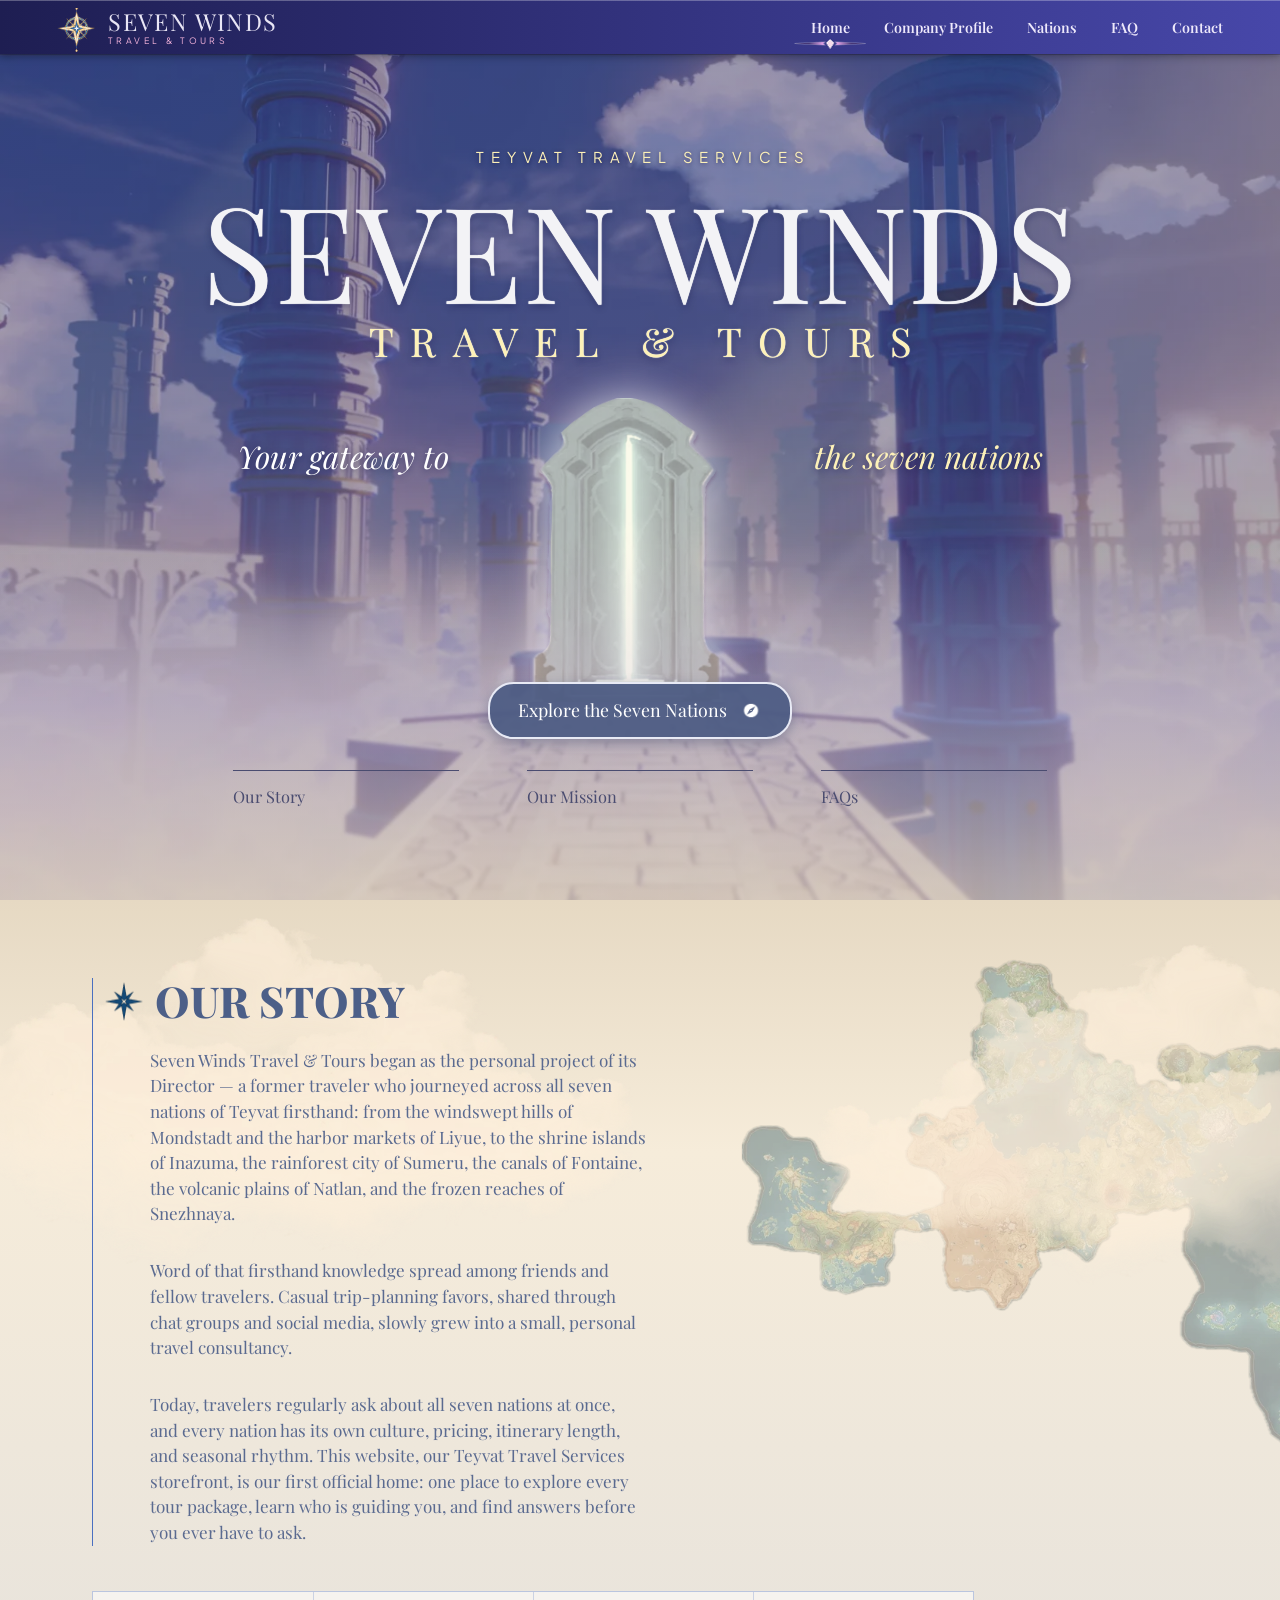
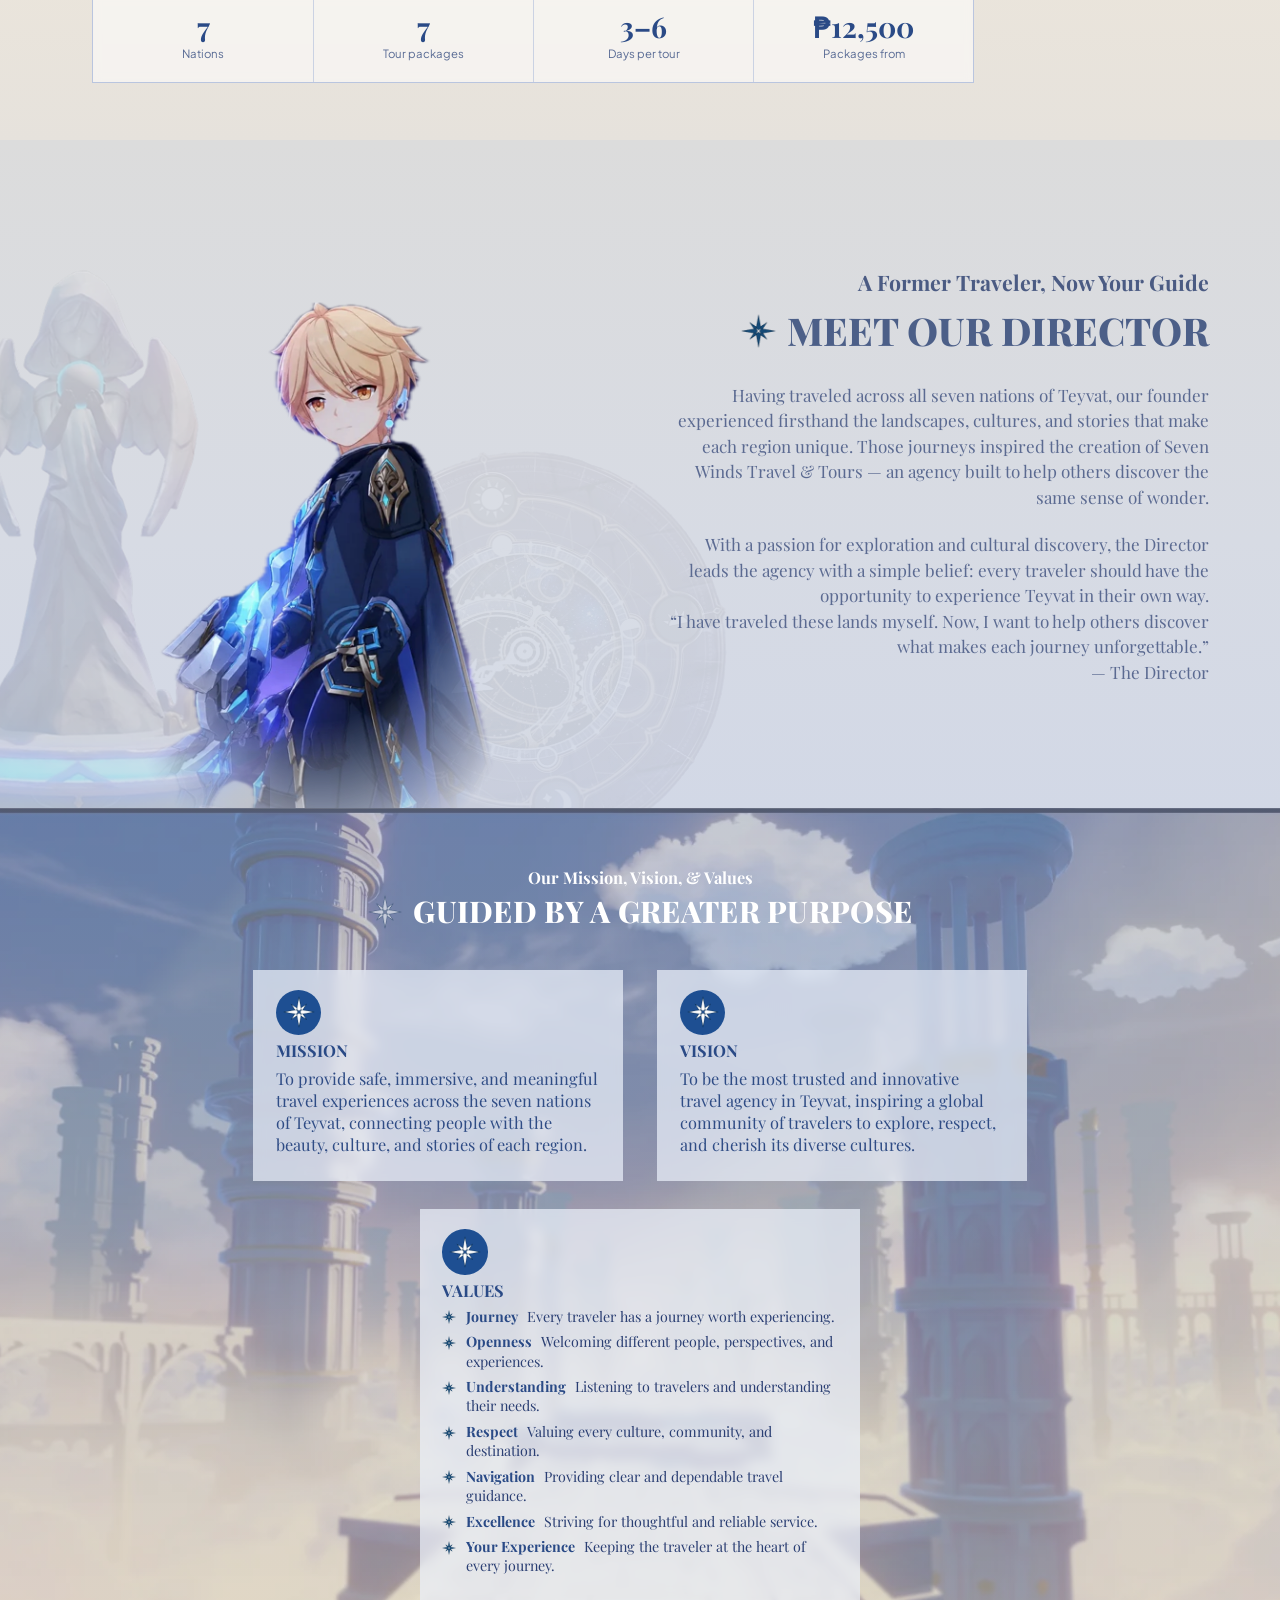
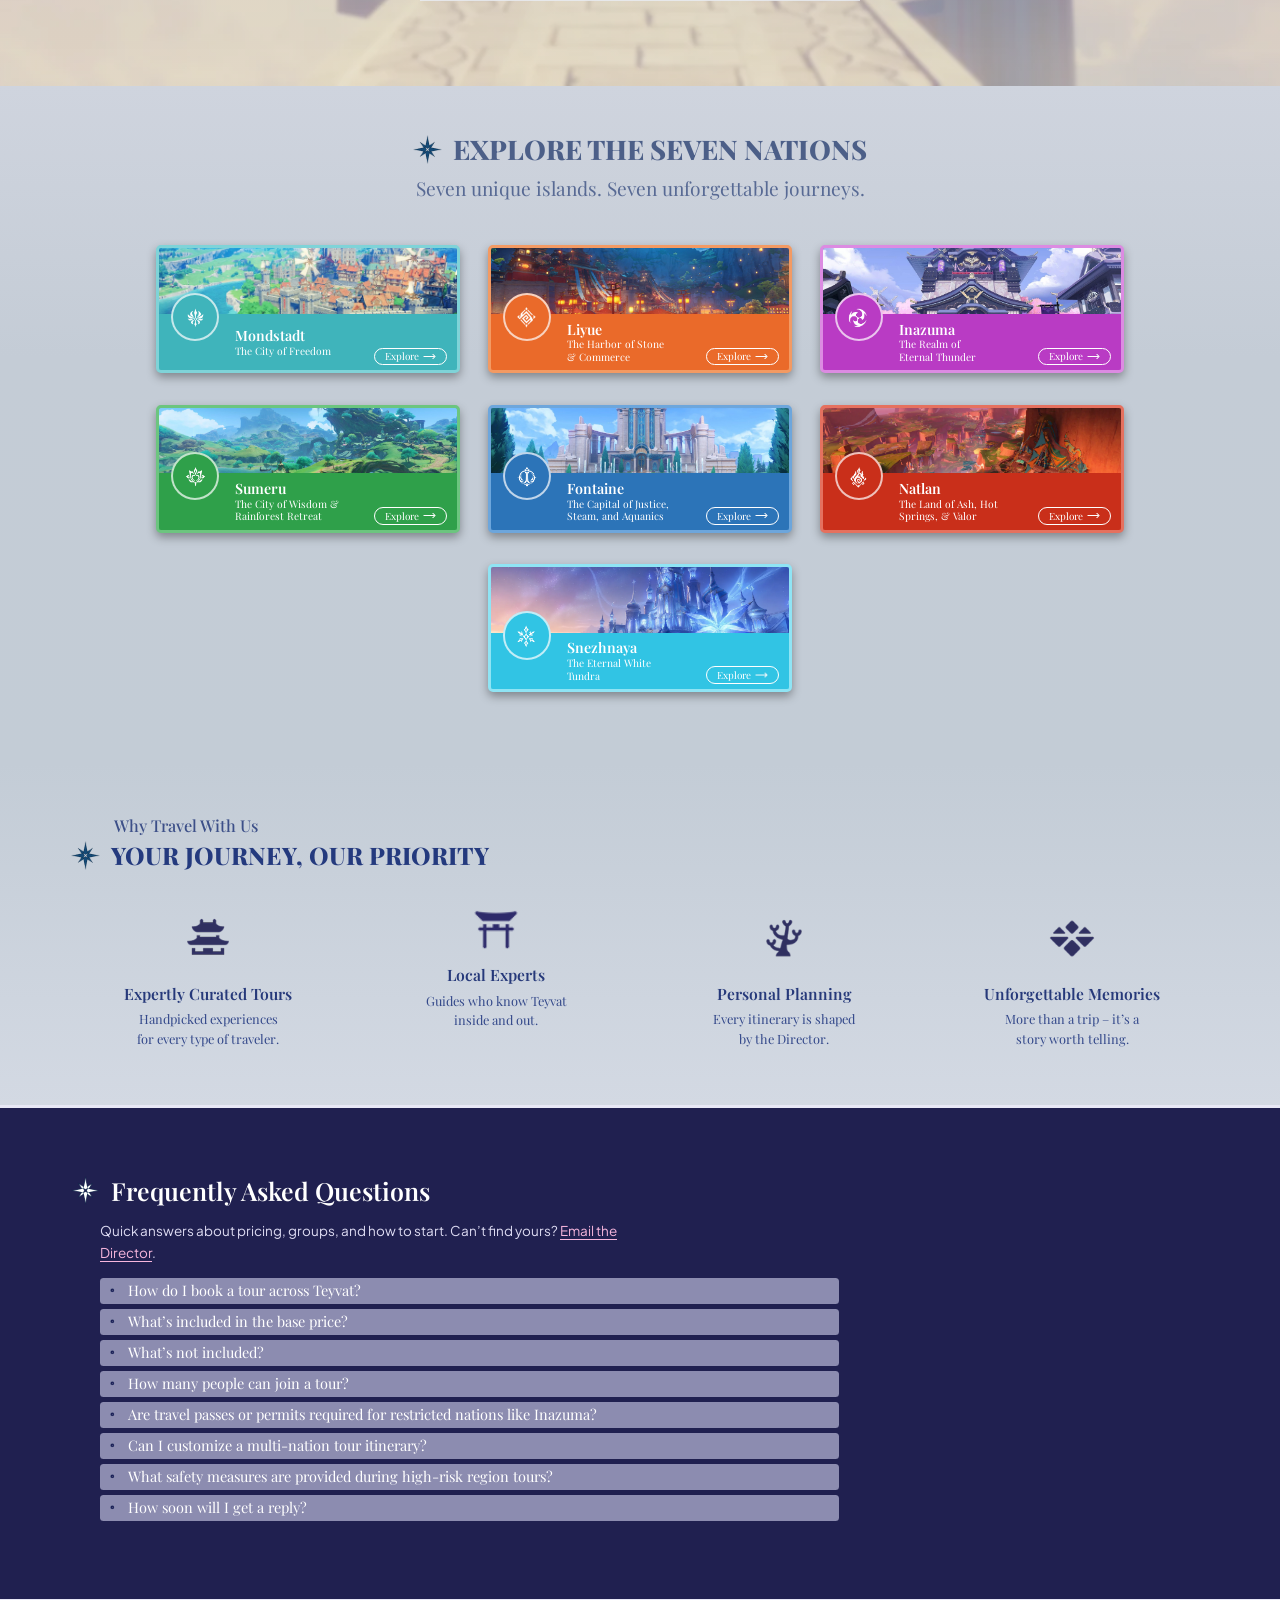
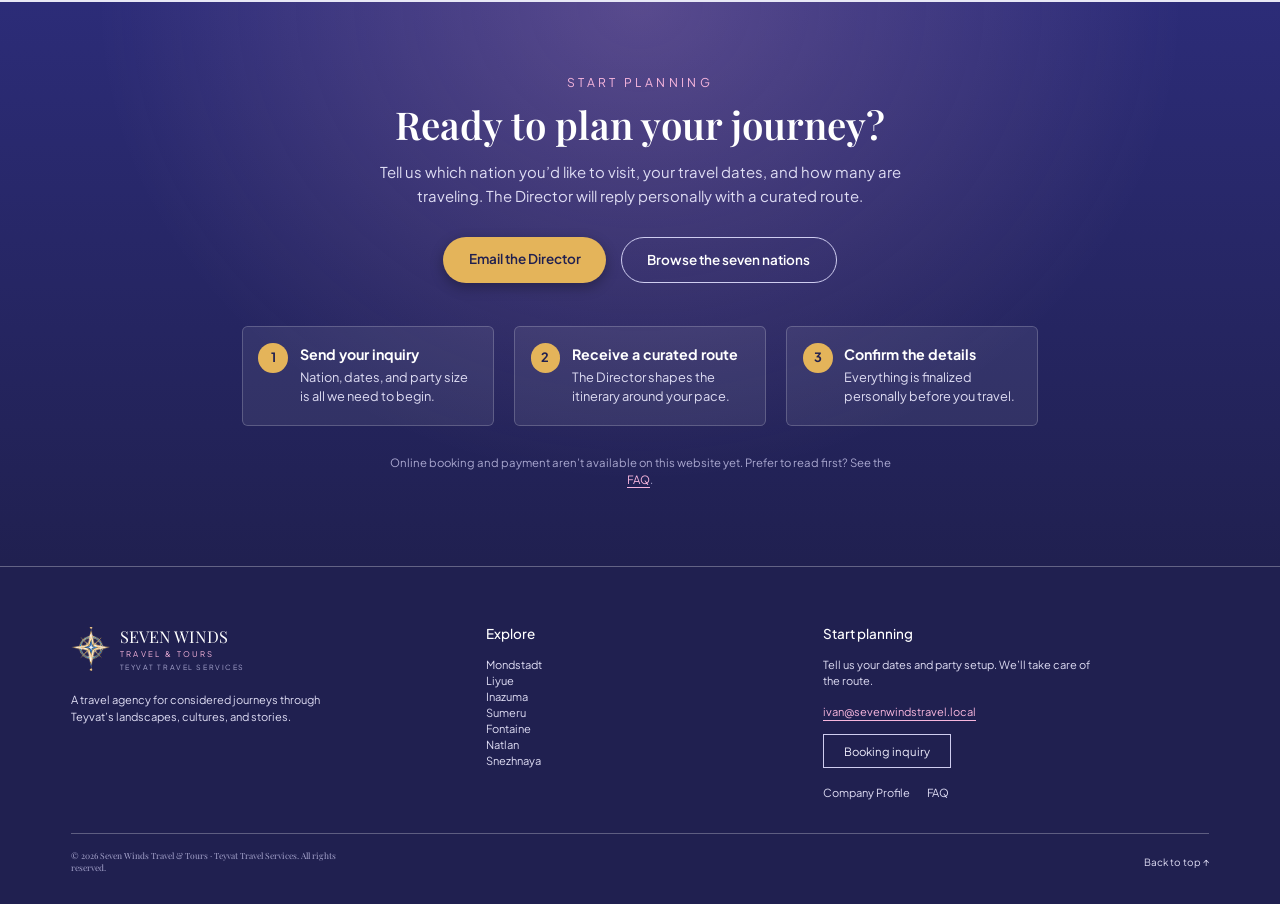
==== index.html @ 96b250f9 "Initial Commit" ====
<!DOCTYPE html>
<html lang="en">
<head>
  <meta charset="utf-8">
  <meta name="viewport" content="width=device-width, initial-scale=1">
  <title>Seven Winds Travel &amp; Tours — Teyvat Travel Services</title>
  <meta name="description" content="Seven Winds Travel &amp; Tours — a travel agency for considered journeys through the seven nations of Teyvat. Explore seven curated tour packages.">
  <link rel="icon" href="assets/icons/logo.png">
  <link rel="preconnect" href="https://fonts.googleapis.com">
  <link rel="preconnect" href="https://fonts.gstatic.com" crossorigin>
  <link rel="stylesheet" href="https://fonts.googleapis.com/css2?family=Playfair+Display:ital,wght@0,400..900;1,400..700&family=Plus+Jakarta+Sans:wght@400;500;600&display=swap">
  <link rel="stylesheet" href="css/styles.css">
  <link rel="stylesheet" href="css/home.css">
  <link rel="stylesheet" href="css/extras.css">
  <meta name="theme-color" content="#202050">
</head>
<body class="home">

<a class="skip-link" href="#top">Skip to content</a>
<header class="site-header">
  <a class="brand" href="#top"><img src="assets/icons/logo.png" alt=""><span class="brand-text"><span class="brand-name">Seven Winds</span><span class="brand-sub">Travel &amp; Tours</span><span class="brand-tag">Teyvat Travel Services</span></span></a>
  <nav class="nav" aria-label="Main">
    <a href="#top" aria-current="page">Home</a>
    <a href="#about">Company Profile</a>
    <div class="has-menu"><a href="#nations">Nations</a><ul class="menu"><li><a href="nations/mondstadt.html">Mondstadt</a></li><li><a href="nations/liyue.html">Liyue</a></li><li><a href="nations/inazuma.html">Inazuma</a></li><li><a href="nations/sumeru.html">Sumeru</a></li><li><a href="nations/fontaine.html">Fontaine</a></li><li><a href="nations/natlan.html">Natlan</a></li><li><a href="nations/snezhnaya.html">Snezhnaya</a></li></ul></div>
    <a href="#faq">FAQ</a>
    <a href="#contact">Contact</a>
  </nav>
</header>

<main id="top">

  <div class="zone z-home">
  <!-- Hero -->
  <section class="hero">
    <p class="hero-eyebrow">Teyvat Travel Services</p>
    <h1>Seven Winds<small>Travel &amp; Tours</small></h1>
    <p class="tagline"><span>Your gateway to</span><img src="assets/img/home/gate.png" alt=""><span class="gold">the seven nations</span></p>
    <a class="explore-pill" href="#nations">Explore the Seven Nations <img src="assets/icons/compass.png" alt=""></a>
    <nav class="about-links" aria-label="On this page">
      <a href="#about">Our Story</a><a href="#mission">Our Mission</a><a href="#faq">FAQs</a>
    </nav>
  </section>

  </div>

  <div class="zone z-profile">
  <!-- Our story -->
  <section class="profile-hero" id="about">
    <div class="about-copy">
      <h2 class="star-title"><img src="assets/icons/star-blue.png" alt="">Our Story</h2>
      <p>Seven Winds Travel &amp; Tours began as the personal project of its Director — a former traveler who journeyed across all seven nations of Teyvat firsthand: from the windswept hills of Mondstadt and the harbor markets of Liyue, to the shrine islands of Inazuma, the rainforest city of Sumeru, the canals of Fontaine, the volcanic plains of Natlan, and the frozen reaches of Snezhnaya.</p>
      <p>Word of that firsthand knowledge spread among friends and fellow travelers. Casual trip-planning favors, shared through chat groups and social media, slowly grew into a small, personal travel consultancy.</p>
      <p>Today, travelers regularly ask about all seven nations at once, and every nation has its own culture, pricing, itinerary length, and seasonal rhythm. This website, our Teyvat Travel Services storefront, is our first official home: one place to explore every tour package, learn who is guiding you, and find answers before you ever have to ask.</p>
    </div>
    <ul class="profile-stats" aria-label="Agency at a glance">
      <li><b>7</b><span>Nations</span></li>
      <li><b>7</b><span>Tour packages</span></li>
      <li><b>3–6</b><span>Days per tour</span></li>
      <li><b>₱12,500</b><span>Packages from</span></li>
    </ul>
  </section>

  <!-- Director -->
  <section class="director" id="director">
    <img class="statue" src="assets/img/home/statue.webp" alt="" aria-hidden="true">
    <img class="clock" src="assets/img/home/clock.webp" alt="" aria-hidden="true">
    <img class="portrait" src="assets/img/home/director.png" alt="The Director of Seven Winds Travel &amp; Tours">
    <div class="director-copy">
      <p class="kicker">A Former Traveler, Now Your Guide</p>
      <h2 class="star-title"><img src="assets/icons/star-blue.png" alt="">Meet Our Director</h2>
      <p>Having traveled across all seven nations of Teyvat, our founder experienced firsthand the landscapes, cultures, and stories that make each region unique. Those journeys inspired the creation of Seven Winds Travel &amp; Tours — an agency built to help others discover the same sense of wonder.</p>
      <p>With a passion for exploration and cultural discovery, the Director leads the agency with a simple belief: every traveler should have the opportunity to experience Teyvat in their own way.<br>“I have traveled these lands myself. Now, I want to help others discover what makes each journey unforgettable.”<br>— The Director</p>
    </div>
  </section>

  <section class="purpose" id="mission">
    <p class="purpose-kicker">Our Mission, Vision, &amp; Values</p>
    <h2 class="star-title purpose-title"><img src="assets/icons/star-white.png" alt="">Guided by a greater purpose</h2>
    <div class="purpose-grid">
      <article class="glass">
        <span class="compass-badge" aria-hidden="true"></span>
        <h3>Mission</h3>
        <p>To provide safe, immersive, and meaningful travel experiences across the seven nations of Teyvat, connecting people with the beauty, culture, and stories of each region.</p>
      </article>
      <article class="glass">
        <span class="compass-badge" aria-hidden="true"></span>
        <h3>Vision</h3>
        <p>To be the most trusted and innovative travel agency in Teyvat, inspiring a global community of travelers to explore, respect, and cherish its diverse cultures.</p>
      </article>
      <article class="glass values">
        <span class="compass-badge" aria-hidden="true"></span>
        <h3>Values</h3>
        <ul>
          <li><b>Journey</b> Every traveler has a journey worth experiencing.</li>
          <li><b>Openness</b> Welcoming different people, perspectives, and experiences.</li>
          <li><b>Understanding</b> Listening to travelers and understanding their needs.</li>
          <li><b>Respect</b> Valuing every culture, community, and destination.</li>
          <li><b>Navigation</b> Providing clear and dependable travel guidance.</li>
          <li><b>Excellence</b> Striving for thoughtful and reliable service.</li>
          <li><b>Your Experience</b> Keeping the traveler at the heart of every journey.</li>
        </ul>
      </article>
    </div>
  </section>
</div>

  <div class="zone z-nations" id="nations">
  <!-- Nations -->
  <section class="nations">
    <h2 class="star-title"><img src="assets/icons/star-blue.png" alt="">Explore the Seven Nations</h2>
    <p class="sub">Seven unique islands. Seven unforgettable journeys.</p>
    <div class="nation-grid">
      <a class="nation mondstadt" href="nations/mondstadt.html">
        <img class="photo" src="assets/img/nations/mondstadt-hero.jpg" alt="">
        <div class="label"><img class="crest" src="assets/icons/mondstadt.png" alt=""><h3>Mondstadt</h3><p>The City of Freedom</p><span class="go">Explore <img src="assets/icons/arrow-right.png" alt=""></span></div>
      </a>
      <a class="nation liyue" href="nations/liyue.html">
        <img class="photo" src="assets/img/nations/liyue-hero.jpg" alt="">
        <div class="label"><img class="crest" src="assets/icons/liyue.png" alt=""><h3>Liyue</h3><p>The Harbor of Stone<br>&amp; Commerce</p><span class="go">Explore <img src="assets/icons/arrow-right.png" alt=""></span></div>
      </a>
      <a class="nation inazuma" href="nations/inazuma.html">
        <img class="photo" src="assets/img/inazuma/hero.jpg" alt="">
        <div class="label"><img class="crest" src="assets/icons/inazuma.png" alt=""><h3>Inazuma</h3><p>The Realm of<br>Eternal Thunder</p><span class="go">Explore <img src="assets/icons/arrow-right.png" alt=""></span></div>
      </a>
      <a class="nation sumeru" href="nations/sumeru.html">
        <img class="photo" src="assets/img/nations/sumeru-hero.jpg" alt="">
        <div class="label"><img class="crest" src="assets/icons/sumeru.png" alt=""><h3>Sumeru</h3><p>The City of Wisdom &amp;<br>Rainforest Retreat</p><span class="go">Explore <img src="assets/icons/arrow-right.png" alt=""></span></div>
      </a>
      <a class="nation fontaine" href="nations/fontaine.html">
        <img class="photo" src="assets/img/fontaine/hero.jpg" alt="">
        <div class="label"><img class="crest" src="assets/icons/fontaine.png" alt=""><h3>Fontaine</h3><p>The Capital of Justice,<br>Steam, and Aquanics</p><span class="go">Explore <img src="assets/icons/arrow-right.png" alt=""></span></div>
      </a>
      <a class="nation natlan" href="nations/natlan.html">
        <img class="photo" src="assets/img/natlan/hero.webp" alt="">
        <div class="label"><img class="crest" src="assets/icons/natlan.png" alt=""><h3>Natlan</h3><p>The Land of Ash, Hot<br>Springs, &amp; Valor</p><span class="go">Explore <img src="assets/icons/arrow-right.png" alt=""></span></div>
      </a>
      <a class="nation snezhnaya" href="nations/snezhnaya.html">
        <img class="photo" src="assets/img/snezhnaya/hero.webp" alt="">
        <div class="label"><img class="crest" src="assets/icons/snezhnaya.png" alt=""><h3>Snezhnaya</h3><p>The Eternal White<br>Tundra</p><span class="go">Explore <img src="assets/icons/arrow-right.png" alt=""></span></div>
      </a>
    </div>
  </section>

  <!-- Why travel -->
  <section class="why">
    <p class="why-kicker">Why Travel With Us</p>
    <h2 class="star-title"><img src="assets/icons/star-blue.png" alt="">Your Journey, Our Priority</h2>
    <ul class="why-grid">
      <li><img src="assets/icons/temple.png" alt=""><h3>Expertly Curated Tours</h3><p>Handpicked experiences for every type of traveler.</p></li>
      <li><img src="assets/icons/torii-navy.png" alt=""><h3>Local Experts</h3><p>Guides who know Teyvat inside and out.</p></li>
      <li><img src="assets/icons/coral.png" alt=""><h3>Personal Planning</h3><p>Every itinerary is shaped by the Director.</p></li>
      <li><img src="assets/icons/balance.png" alt=""><h3>Unforgettable Memories</h3><p>More than a trip – it’s a story worth telling.</p></li>
    </ul>
  </section>

  </div>

  <!-- FAQ -->
  <section class="faq profile-faq zone z-faq" id="faq">
    <h2 class="star-title"><img src="assets/icons/star-white.png" alt="">Frequently Asked Questions</h2>
    <p class="faq-intro">Quick answers about pricing, groups, and how to start. Can’t find yours? <a href="mailto:hello@sevenwindstravel.example?subject=Question%20%E2%80%94%20Seven%20Winds%20Travel%20%26%20Tours">Email the Director</a>.</p>
    <ul class="faq-list">
      <li><details><summary>How do I book a tour across Teyvat?</summary><p>Booking is handled personally by the Director. Use the “Email the Director” button and tell us your preferred nation, travel dates, and number of travelers. We’ll reply with a curated route and the details to confirm. Online booking and payment aren’t available on this website yet.</p></details></li>
      <li><details><summary>What’s included in the base price?</summary><p>The “from” price on each nation page is per person and covers the core package: accommodation for the nights listed, guided visits to the three featured stops, local transfers between them, and itinerary planning by the Director.</p></details></li>
      <li><details><summary>What’s not included?</summary><p>Not included in the base price:</p><ul><li>Travel to your starting point</li><li>Meals and personal expenses not listed in the itinerary</li><li>Optional add-ons and upgrades</li><li>Pass or permit fees, where required</li></ul></details></li>
      <li><details><summary>How many people can join a tour?</summary><p>Prices are quoted per person. Solo travelers, couples, families, and small groups are all welcome. For larger groups, include your party size in your inquiry and the Director will confirm availability and any group arrangements.</p></details></li>
      <li><details><summary>Are travel passes or permits required for restricted nations like Inazuma?</summary><p>Some regions require passes. When you inquire, we’ll let you know what your route needs so you can prepare in time.</p></details></li>
      <li><details><summary>Can I customize a multi-nation tour itinerary?</summary><p>Yes. Combine any of the seven nations and we’ll plan the connecting travel between them. Combined trips are quoted on request, since price and length vary by combination.</p></details></li>
      <li><details><summary>What safety measures are provided during high-risk region tours?</summary><p>High-risk routes are planned with local partner guides and weather monitoring. Before you travel, you’ll receive clear guidance on conditions, what to bring, and what to wear.</p></details></li>
      <li><details><summary>How soon will I get a reply?</summary><p>The Director answers every inquiry personally, so reply times can vary during busy travel seasons. Including your dates and party size in your first message helps us respond faster.</p></details></li>
    </ul>
  </section>

<section class="cta-band z-contact" id="contact">
    <p class="cta-kicker">Start planning</p>
    <h2>Ready to plan your journey?</h2>
    <p class="cta-lead">Tell us which nation you’d like to visit, your travel dates, and how many are traveling. The Director will reply personally with a curated route.</p>
    <div class="cta-actions">
      <a class="btn-gold" href="mailto:hello@sevenwindstravel.example?subject=Travel%20inquiry%20%E2%80%94%20Seven%20Winds%20Travel%20%26%20Tours&amp;body=Hello%20Seven%20Winds%20Travel%20%26%20Tours%2C%0A%0AI%27d%20like%20to%20plan%20a%20trip.%0A%0ANation%28s%29%20of%20interest%3A%0APreferred%20travel%20dates%3A%0ANumber%20of%20travelers%3A%0AQuestions%3A%0A">Email the Director</a>
      <a class="btn-ghost" href="#nations">Browse the seven nations</a>
    </div>
    <ol class="cta-steps">
      <li><b>Send your inquiry</b>Nation, dates, and party size is all we need to begin.</li>
      <li><b>Receive a curated route</b>The Director shapes the itinerary around your pace.</li>
      <li><b>Confirm the details</b>Everything is finalized personally before you travel.</li>
    </ol>
    <p class="cta-note">Online booking and payment aren’t available on this website yet. Prefer to read first? See the <a href="#faq">FAQ</a>.</p>
  </section>

</main>

<footer class="site-footer">
  <div class="foot-grid">
    <div>
      <div class="foot-brand"><img src="assets/icons/logo.png" alt=""><span>Seven Winds<span class="brand-sub">Travel &amp; Tours</span><span class="brand-tag">Teyvat Travel Services</span></span></div>
      <p>A travel agency for considered journeys through Teyvat’s landscapes, cultures, and stories.</p>
    </div>
    <div><h4>Explore</h4><ul><li><a href="nations/mondstadt.html">Mondstadt</a></li><li><a href="nations/liyue.html">Liyue</a></li><li><a href="nations/inazuma.html">Inazuma</a></li><li><a href="nations/sumeru.html">Sumeru</a></li><li><a href="nations/fontaine.html">Fontaine</a></li><li><a href="nations/natlan.html">Natlan</a></li><li><a href="nations/snezhnaya.html">Snezhnaya</a></li></ul></div>
    <div>
      <h4>Start planning</h4>
      <p>Tell us your dates and party setup. We’ll take care of the route.</p>
      <a class="foot-mail" href="mailto:ivan@sevenwindstravel.local">ivan@sevenwindstravel.local</a><br>
      <a class="btn-outline" href="#contact">Booking inquiry</a>
      <div class="foot-links"><a href="#about">Company Profile</a><a href="#faq">FAQ</a></div>
    </div>
  </div>
  <div class="foot-bottom"><p class="foot-note">© 2026 Seven Winds Travel &amp; Tours · Teyvat Travel Services. All rights reserved.</p><a href="#">Back to top ↑</a></div>
</footer>

</body>
</html>
---- css/styles.css ----
/* Seven Winds Travel & Tours — shared base. Designed at 1440px; 1rem = 16px at that width and scales with the viewport. */
:root{--nav-h:3.8rem;--navy:#202050;--ink:#2d3a66;--pink:#f7b6dd;--gold:#e4b45a}
*{box-sizing:border-box;margin:0;padding:0}
html{font-size:min(calc(100vw / 90),calc(100vh / 56));scroll-behavior:smooth;scroll-padding-top:4rem}
body{font-family:'Playfair Display',Georgia,serif;color:#fff;background:var(--navy);line-height:1.5;-webkit-font-smoothing:antialiased}
img{display:block;max-width:100%}
a{color:inherit;text-decoration:none}
ul{list-style:none}
:focus-visible{outline:2px solid var(--gold);outline-offset:3px}

/* header */
.site-header{position:sticky;top:0;z-index:50;height:var(--nav-h);display:flex;align-items:center;justify-content:space-between;padding:0 4rem;background:linear-gradient(90deg,#1e1e52,#4747a9);border-top:1px solid rgba(255,255,255,.28);box-shadow:0 2px 8px rgba(0,0,0,.35)}
.brand{display:flex;align-items:center;gap:.9rem;font-size:1.65rem;letter-spacing:.03em;text-transform:uppercase;color:#e9e6f5}
.brand img{height:3.1rem;width:auto;margin-top:.3rem}
.nav{display:flex;align-items:center;gap:2.4rem;font-weight:600;font-size:1rem;color:#eee9fb}
.nav a{position:relative;padding:.2rem 0;transition:color .25s}
.nav>a:hover,.nav .has-menu>a:hover{color:#f7b6dd}
/* Nations dropdown — CSS only (hover, or keyboard focus) */
.nav .has-menu{position:relative;padding:1.6rem 0;margin:-1.6rem 0}
.nav .menu{position:absolute;top:calc(100% - 5.5px);left:50%;min-width:11.5rem;transform:translate(-50%,-.4rem);opacity:0;visibility:hidden;transition:opacity .2s,transform .2s,visibility .2s;
  background:linear-gradient(#2a2a72,#3a3a98);border:1px solid rgba(255,255,255,.28);box-shadow:0 .5rem 1.2rem rgba(10,10,50,.45);padding:.3rem 0;text-align:center;z-index:60}
.nav .has-menu:hover .menu,.nav .has-menu:has(:focus-visible) .menu{opacity:1;visibility:visible;transform:translate(-50%,0)}
.nav .menu li+li{border-top:1px solid rgba(255,255,255,.14)}
.nav .menu a{display:block;padding:.55rem 1.2rem;font-size:1rem;color:#f4e9fb}
.nav .menu a:hover,.nav .menu a[aria-current]{background:rgba(255,255,255,.14);color:#fff}
.nav>a::after,.nav .has-menu>a::after{content:"";position:absolute;left:50%;bottom:-.7rem;width:5.4rem;height:1rem;transform:translateX(-50%);background:url(../assets/icons/nav-hover.png) center/contain no-repeat;opacity:0;transition:opacity .25s}
.nav>a[aria-current]::after,.nav .has-menu>a[aria-current]::after{opacity:1}
/* Home page, no JavaScript: the underline follows whichever section the clicked link targets (:target) */
body:has(#about:target,#director:target,#mission:target,#nations:target,#contact:target) .nav>a[href="#top"]::after{opacity:0}
body:has(#about:target,#director:target,#mission:target) .nav>a[href="#about"]::after{opacity:1}
body:has(#nations:target) .nav .has-menu>a[href="#nations"]::after,
body:has(#contact:target) .nav>a[href="#contact"]::after{opacity:1}

/* shared bits */
.star-title{display:flex;align-items:center;gap:.8rem}
.star-title img{width:2rem;height:2rem}
.btn-outline{display:inline-block;padding:.55rem 1.4rem;border:1px solid #cfcdf0;color:#eeecfb;font-family:'Plus Jakarta Sans',sans-serif;font-size:.8rem}

/* footer */
.site-footer{background:var(--navy);border-top:1px solid rgba(255,255,255,.3);padding:4rem 5rem 2rem;font-family:'Plus Jakarta Sans',sans-serif;font-size:.78rem;color:#dedcf3}
.foot-grid{display:grid;grid-template-columns:1.25fr 1fr 1.25fr;gap:2rem}
.foot-brand{display:flex;align-items:center;gap:.7rem;margin-bottom:1.2rem;font-family:'Playfair Display',serif;font-size:1.15rem;text-transform:uppercase;color:#fff}
.foot-brand img{height:3.1rem;width:auto}
.site-footer h4{font-family:'Plus Jakarta Sans',sans-serif;font-weight:500;font-size:.95rem;color:#fff;margin-bottom:.8rem}
.site-footer li{line-height:1.45}
.site-footer p{max-width:20rem;margin-bottom:1rem}
.foot-note{margin-top:2.2rem;padding-top:1.1rem;border-top:1px solid rgba(255,255,255,.28);font-family:'Playfair Display',serif;font-size:.6rem;color:#a9a7cf}

/* mobile */
@media (max-width:800px){
  html{font-size:15px}
  .site-header{padding:0 1rem;height:4rem}
  .brand{font-size:1rem}.brand img{height:2.6rem}
  .nav{gap:1rem;font-size:.8rem}
  .nav>a::after,.nav .has-menu>a::after{width:3.4rem}
  .nav .menu{left:auto;right:-.5rem;min-width:9.5rem;transform:translateY(-.4rem)}
  .nav .has-menu:hover .menu,.nav .has-menu:has(:focus-visible) .menu{transform:none}
  .foot-grid{grid-template-columns:1fr}
  .site-footer{padding:2.5rem 1.5rem 1.5rem}
}
---- css/home.css ----
/* Home page + shared sections reused on the Company Profile page */
.star-title{font-weight:800}

/* hero */
.hero{position:relative;min-height:calc(100vh - var(--nav-h));display:flex;flex-direction:column;justify-content:center;align-items:center;text-align:center;padding:2rem;overflow:hidden;
  background:linear-gradient(rgba(54,54,130,.5),rgba(60,60,140,.35)),url(../assets/img/home/hero-bg.webp) center/cover no-repeat}
.hero::after{content:"";position:absolute;inset:auto 0 0 0;height:42%;z-index:2;pointer-events:none;background:linear-gradient(transparent,rgba(214,200,225,.32) 45%,rgba(240,225,200,.55))}  /* mist layer, sits in front of the gate */
.hero h1{position:relative;z-index:1;font-weight:400;font-size:10.4vw;line-height:1;letter-spacing:.005em;text-transform:uppercase;color:#f3f3f6;text-shadow:0 0 1px #fff,0 3px 6px rgba(20,20,70,.35);margin-top:1rem;white-space:nowrap}
.tagline{position:relative;z-index:1;display:flex;align-items:center;justify-content:center;gap:1rem;margin-top:1.5rem;font-style:italic;font-size:2.2rem;color:#fff;text-shadow:0 2px 6px rgba(20,20,70,.5)}
.tagline .gold{color:#fdf1b8}
.tagline img{height:23rem;margin:0 3.6rem -5.5rem;align-self:flex-end;filter:drop-shadow(0 0 1.5rem rgba(255,255,255,.7))}
.tagline span{padding-bottom:7rem}
.hero .explore-pill{z-index:3;margin:3.6rem auto 0;background:rgba(75,91,131,.92)}
.hero .about-links{z-index:3;width:100%;max-width:62rem;margin:2.2rem auto 0;color:#4A4C70}
.hero .about-links a{border-top-color:#4A4C70;margin:0 2.4rem;text-align: left}
.hero .about-links a:hover{color:#fff;border-top-color:#fff}

/* about */
.about{position:relative;padding:3rem 5rem 4rem;background:linear-gradient(#e6d9c3 0,#f6ecda 14%,#e6e2dc 60%,#dcdcdc 100%);overflow:hidden;color:#4e5f86}
.about-bg{position:absolute;inset:0;background:url(../assets/img/home/clouds.webp) center top/100% auto no-repeat,url(../assets/img/home/map.webp) 105% 6rem/52% auto no-repeat;opacity:.9;pointer-events:none}
.explore-pill{position:relative;display:flex;width:max-content;margin:2.2rem auto 0;align-items:center;gap:.9rem;padding:.9rem 2rem;border:2px solid #e8eaf5;border-radius:1.8rem;background:#4b5b83;color:#fff;font-size:1.25rem;box-shadow:0 .3rem .8rem rgba(50,60,100,.35)}
.explore-pill img{width:1.5rem}
.about-links{position:relative;display:flex;justify-content:space-between;margin:4rem 9rem 5rem;font-size:1.15rem;color:#4b5b83}
.about-links a{flex:1;text-align:center;padding-top:.9rem;border-top:1px solid #6a7a9f;margin:0 3rem}
.about-copy{position:relative;max-width:39rem;margin-left:1.5rem;padding-left:4rem;border-left:1px solid #4a6fc0}
.about-copy h2{font-size:2.5rem;text-transform:uppercase;color:#4c5f88;margin-bottom:1.6rem;margin-left:-3.2rem}
.about-copy h2 img{width:2.7rem;height:2.7rem}
.about-copy p{font-size:1.2rem;line-height:1.5;margin-bottom:2.2rem;color:#5a6a90}

/* director */
.director{position:relative;min-height:47rem;padding:8rem 5rem 6rem;background:linear-gradient(#dcdcdc,#d7dbe4 60%,#d2d8e6);overflow:hidden;color:#4e5f86}
.director .statue{position:absolute;left:-5rem;bottom:-4;width:24rem;opacity:.5}
.director .clock{position:absolute;left:20rem;bottom:-6rem;width:34rem;opacity:.28}
.director .portrait{position:absolute;left:9rem;top:8rem;width:27rem;-webkit-mask-image:radial-gradient(ellipse 62% 58% at 50% 46%,#000 55%,transparent 100%);mask-image:radial-gradient(ellipse 62% 58% at 50% 46%,#000 55%,transparent 100%)}
.director-copy{position:relative;margin-left:auto;max-width:38rem;text-align:right;padding-top:1rem}
.director-copy .kicker{font-weight:700;font-size:1.5rem;color:#4b5b83;margin-bottom:.2rem}
.director-copy h2{justify-content:flex-end;font-size:2.7rem;text-transform:uppercase;color:#4c5f88;margin-bottom:1.6rem}
.director-copy h2 img{width:2.4rem;height:2.4rem}
.director-copy p{font-size:1.2rem;line-height:1.5;margin-bottom:1.5rem;color:#5b6a91}

/* purpose */
.purpose{position:relative;padding:4rem 5rem 6rem;background:linear-gradient(rgba(150,165,205,.55),rgba(210,205,200,.5)),url(../assets/img/home/hero-bg.webp) center/cover;color:#fff}
.purpose-kicker{font-size:1.15rem;font-weight:700;text-align:center}
.purpose-title{justify-content:center;font-size:2.1rem;text-transform:uppercase;letter-spacing:.01em;margin:0 0 2.5rem 0}
.purpose-title img{width:2.4rem;height:2.4rem;opacity:.6}
.purpose-grid{display:grid;grid-template-columns:repeat(2,26rem);gap:2rem 2.4rem;justify-content:center;align-items:start}
.glass{background:rgba(235,240,250,.72);backdrop-filter:blur(6px);padding:1.4rem 1.6rem 1.8rem;color:#2f4c85;font-size:1.05rem;line-height:1.35}
.glass h3{font-size:1.15rem;font-weight:700;text-transform:uppercase;color:#2a4a86;margin:.3rem 0 .4rem}
.glass p{font-size:1.15rem}
.compass-badge{display:block;width:3.2rem;height:3.2rem;border-radius:50%;background:#1e4f92 url(../assets/icons/star-white.png) center/70% no-repeat}
.values{grid-column:1/-1;width:31rem;margin:0 auto}
.values ul{display:grid;gap:.45rem}
.values li{font-size:1rem;color:#2b3f73;padding-left:1.7rem;background:url(../assets/icons/star-blue.png) 0 .25rem/1rem no-repeat}
.values li b{color:#2a4a86;margin-right:.35rem}

/* nations grid */
.nations{padding:3rem 5rem 5rem;background:linear-gradient(#cfd4de,#c4ccd6 40%,#c3ccd6);color:#4e5f86}
.nations .star-title{justify-content:center;font-size:1.9rem;text-transform:uppercase;color:#4c5f88}
.nations .sub{text-align:center;margin:.3rem 0 3rem;font-size:1.35rem;color:#586a94}
.nation-grid{display:grid;grid-template-columns:repeat(12,1fr);gap:2.2rem 2rem;max-width:68rem;margin:0 auto}
.nation{grid-column:span 4;position:relative;display:block;height:9rem;border:.25rem solid var(--edge);border-radius:.35rem;overflow:hidden;background:var(--c);box-shadow:0 .3rem .7rem rgba(0,0,0,.35),inset 0 0 0 1px rgba(255,255,255,.4);transition:transform .2s}
.nation:hover{transform:translateY(-.25rem)}
.nation:last-child{grid-column:5/9}
.nation .photo{position:absolute;inset:0 0 auto 0;width:100%;height:60%;object-fit:cover}
.nation .label{position:absolute;inset:auto 0 0 0;height:46%;background:var(--c);color:#fff;padding:.3rem .6rem .3rem 5.3rem;display:flex;flex-direction:column;justify-content:center;font-size:.72rem;line-height:1.25}
.nation h3{font-size:1rem;font-weight:600}
.nation .go{position:absolute;right:.7rem;bottom:.35rem;display:flex;align-items:center;gap:.3rem;padding:.1rem .7rem;border:1px solid #fff;border-radius:1rem;font-size:.7rem}
.nation .go img{width:.9rem}
.nation .crest{position:absolute;left:.8rem;top:-1.5rem;width:3.4rem;height:3.4rem;padding:.7rem;border-radius:50%;background:var(--c);border:.15rem solid rgba(255,255,255,.7);object-fit:contain}
.mondstadt{--c:#3fb4bb;--edge:#7fd3d8}
.liyue{--c:#ea6a2a;--edge:#f39a63}
.inazuma{--c:#b93bc4;--edge:#dc8be2}
.sumeru{--c:#2fa04a;--edge:#6cc57f}
.fontaine{--c:#2c74b8;--edge:#6da6dc}
.natlan{--c:#c92f1a;--edge:#e5715f}
.snezhnaya{--c:#31c4e4;--edge:#8fe4f4}

/* why */
.why{padding:3.5rem 5rem 4rem;background:linear-gradient(#c3ccd6,#d3d9e3);color:#233a7a;text-align:left}
.why-kicker{font-size:1.15rem;font-weight:500;margin-left:3rem;color:#3c4f88}
.why h2{font-size:1.7rem;text-transform:uppercase;color:#243a7e}
.why-grid{display:grid;grid-template-columns:repeat(4,1fr);gap:1rem;margin-top:2.2rem;text-align:center}
.why-grid img{width:3.4rem;height:auto;margin:0 auto .7rem}
.why-grid h3{font-size:1.1rem;font-weight:600;color:#26397a}
.why-grid p{font-size:.9rem;color:#33488a;max-width:11rem;margin:.3rem auto 0}

/* faq */
.faq{padding:3.5rem 5rem 5rem;background:#202050;border-top:.25rem solid #e8e8f6}
.faq h2{font-size:1.75rem;text-transform:none;font-weight:600}
.faq h2 img{width:2rem;height:2rem}
.faq-list{margin:1rem 0 0 2rem;max-width:33rem;display:grid;gap:.35rem}
.faq-list details{background:#8c8cb0;color:#fff;border-radius:.25rem}
.faq-list summary{list-style:none;cursor:pointer;padding:.15rem .5rem .15rem 2rem;font-size:1.02rem;background:url(../assets/icons/faq-bullet.png) .55rem center/.8rem no-repeat}
.faq-list summary::-webkit-details-marker{display:none}
.faq-list details p{padding:.2rem 1rem .8rem 2rem;font-size:.95rem;color:#f0effa}

@media (max-width:800px){
  .hero h1{font-size:3.2rem;white-space:normal;margin-top:1rem}
  .tagline{flex-direction:column;font-size:1.4rem}.tagline img{height:9rem;margin:0}.tagline span{padding:0}
  .hero .explore-pill{font-size:1rem;padding:.7rem 1.4rem}.hero .about-links{margin-top:1.5rem}.hero .about-links a{margin:0 .3rem}
  .about,.director,.purpose,.nations,.why,.faq{padding-left:1.4rem;padding-right:1.4rem}
  .about-bg{background-size:100% auto,90% auto;background-position:center top,center 22rem}
  .about-links{margin:2rem 0}.about-links a{margin:0 .4rem;font-size:.9rem}
  .about-copy{margin:0;padding-left:1rem}.about-copy h2{margin-left:0;font-size:1.5rem}
  .director{min-height:0}.director .portrait{position:relative;left:auto;top:auto;width:60%;margin:0 auto}
  .director .statue,.director .clock{display:none}
  .director-copy{text-align:left}.director-copy h2{justify-content:flex-start}
  .purpose-grid{grid-template-columns:1fr;padding-left:0}.values{width:auto}
  .nation-grid{grid-template-columns:1fr;padding-left:0;max-width:22rem}
  .nation,.nation:nth-child(n){grid-column:auto;height:10rem}
  .why-grid{grid-template-columns:1fr 1fr}
}

/* Nav underline follows the section in view — pure CSS scroll-driven animation.
   Browsers without support (e.g. current Firefox) fall back to the click-based :target rules in styles.css. */
body.home{timeline-scope:--t-home,--t-profile,--t-nations,--t-faq,--t-contact}
.zone{view-timeline-axis:block;view-timeline-inset:45% 54%}   /* watch a thin line 45% down the screen */
.z-home{view-timeline-name:--t-home}
.z-profile{view-timeline-name:--t-profile}
.z-nations{view-timeline-name:--t-nations}
.z-contact{view-timeline:--t-contact block;view-timeline-inset:45% 54%}
@keyframes nav-spy{0%{opacity:0}1%{opacity:1}99%{opacity:1}100%{opacity:0}}
@supports (animation-timeline:view()){
  body.home .nav>a::after,body.home .nav .has-menu>a::after{animation:nav-spy linear both}
  body.home .nav>a[href="#top"]::after{animation-timeline:--t-home}
  body.home .nav>a[href="#about"]::after{animation-timeline:--t-profile}
  body.home .nav .has-menu>a[href="#nations"]::after{animation-timeline:--t-nations}
  body.home .nav>a[href="#contact"]::after{animation-timeline:--t-contact}
}
---- css/extras.css ----
/* Seven Winds Travel & Tours — shared additions (loaded on every page after styles.css) */

/* ---------- accessibility ---------- */
.skip-link{position:absolute;left:1rem;top:-6rem;z-index:100;padding:.6rem 1.1rem;background:var(--gold);color:var(--navy);font-family:'Plus Jakarta Sans',sans-serif;font-weight:600;font-size:.9rem;transition:top .2s}
.skip-link:focus{top:.6rem}
@media (prefers-reduced-motion:reduce){
  html{scroll-behavior:auto}
  *,*::before,*::after{transition-duration:.01ms!important;animation-duration:.01ms!important}
}

/* ---------- brand lockup: SEVEN WINDS over Travel & Tours ---------- */
.brand{line-height:1.05}
.brand .brand-text{display:flex;flex-direction:column}
.brand .brand-name{font-size:1.65rem;letter-spacing:.06em}
.brand .brand-sub{font-family:'Plus Jakarta Sans',sans-serif;font-size:.62rem;letter-spacing:.38em;color:var(--pink);margin-top:.15rem}
.brand .brand-tag{font-family:'Plus Jakarta Sans',sans-serif;font-size:.55rem;letter-spacing:.22em;text-transform:uppercase;color:#cfcdf0;opacity:.8;margin-top:.2rem}
.site-header .brand .brand-tag{display:none}
.foot-brand .brand-tag{display:block;font-family:'Plus Jakarta Sans',sans-serif;font-size:.5rem;letter-spacing:.22em;color:#a9a7cf;margin-top:.2rem}
.hero-eyebrow{position:relative;z-index:1;font-family:'Plus Jakarta Sans',sans-serif;font-size:1.05rem;letter-spacing:.45em;padding-left:.45em;text-transform:uppercase;color:#fdf1b8;text-shadow:0 1px 4px rgba(20,20,70,.6)}
.foot-brand .brand-sub{font-family:'Plus Jakarta Sans',sans-serif;font-size:.55rem;letter-spacing:.3em;color:var(--pink);display:block}

/* ---------- contact / call-to-action band (id="contact", on every page) ---------- */
.cta-band{position:relative;padding:5rem 6rem 5.5rem;text-align:center;font-family:'Plus Jakarta Sans',sans-serif;color:#fff;overflow:hidden;
  background:radial-gradient(ellipse at 50% 0,rgba(247,182,221,.22),transparent 60%),linear-gradient(#2c2c78,#202050);border-top:.25rem solid #e8e8f6}
.cta-band .cta-kicker{font-size:.85rem;letter-spacing:.28em;text-transform:uppercase;color:var(--pink);margin-bottom:.8rem}
.cta-band h2{font-family:'Playfair Display',Georgia,serif;font-weight:600;font-size:2.7rem;line-height:1.15;margin-bottom:1rem}
.cta-band .cta-lead{max-width:38rem;margin:0 auto 2rem;font-size:1.05rem;line-height:1.6;color:#dedcf3}
.cta-actions{display:flex;flex-wrap:wrap;gap:1rem;justify-content:center;margin-bottom:3rem}
.btn-gold,.btn-ghost{display:inline-block;padding:.85rem 1.8rem;border-radius:2rem;font-weight:600;font-size:.95rem;transition:transform .2s,filter .2s,background .2s}
.btn-gold{background:var(--gold);color:var(--navy);box-shadow:0 .3rem .9rem rgba(0,0,0,.3)}
.btn-gold:hover{filter:brightness(1.08);transform:translateY(-.1rem)}
.btn-ghost{border:1px solid #cfcdf0;color:#fff}
.btn-ghost:hover{background:rgba(255,255,255,.12)}
.cta-steps{list-style:none;display:grid;grid-template-columns:repeat(3,1fr);gap:1.4rem;max-width:56rem;margin:0 auto 2rem;text-align:left;counter-reset:step}
.cta-steps li{counter-increment:step;position:relative;padding:1.2rem 1.3rem 1.3rem 4rem;background:rgba(255,255,255,.07);border:1px solid rgba(255,255,255,.2);border-radius:.4rem;font-size:.9rem;line-height:1.5;color:#dedcf3}
.cta-steps li::before{content:counter(step);position:absolute;left:1.1rem;top:1.1rem;width:2.1rem;height:2.1rem;border-radius:50%;display:grid;place-items:center;background:var(--gold);color:var(--navy);font-weight:700}
.cta-steps b{display:block;color:#fff;font-size:1rem;margin-bottom:.15rem}
.cta-note{font-size:.8rem;color:#a9a7cf;max-width:36rem;margin:0 auto}
.cta-note a{color:var(--pink);border-bottom:1px solid currentColor}

/* ---------- footer additions ---------- */
.site-footer .foot-links{display:flex;flex-wrap:wrap;gap:.4rem 1.2rem;margin-top:1.1rem}
.site-footer .btn-outline{margin-top:.5rem}
.site-footer .foot-links a,.site-footer li a{border-bottom:1px solid transparent}
.site-footer .foot-links a:hover,.site-footer li a:hover{border-bottom-color:currentColor}
.site-footer .foot-mail{display:inline-block;color:var(--pink);border-bottom:1px solid currentColor;margin-bottom:.4rem}
.foot-bottom{display:flex;justify-content:space-between;align-items:center;margin-top:2.2rem;padding-top:1.1rem;border-top:1px solid rgba(255,255,255,.28);font-family:'Playfair Display',serif;font-size:.6rem;color:#a9a7cf}
.foot-bottom .foot-note{margin:0;padding:0;border:0}
.foot-bottom a{font-family:'Plus Jakarta Sans',sans-serif;font-size:.7rem;color:#dedcf3}

/* ---------- nation pages: "Good to know" + included / not included ---------- */
.st-info{padding:5rem 8.8rem 5.5rem;background:var(--st-stats-bg);color:var(--st-stats-fg);font-family:var(--st-body)}
.st-info h2{font-family:var(--st-display);font-weight:var(--st-h2-weight,700);font-size:2.6rem;line-height:1.1;margin-bottom:.4rem}
.st-info .st-sub{font-size:1.1rem;opacity:.85;margin-bottom:2.4rem}
.st-tips{display:grid;grid-template-columns:repeat(4,1fr);gap:1.4rem;margin-bottom:3.2rem}
.st-tips li{padding:1.4rem 1.2rem;border:1px solid rgba(255,255,255,.25);background:rgba(255,255,255,.07);border-radius:.3rem}
.st-tips img{height:2.8rem;width:auto;margin-bottom:.8rem}
.st-tips h3{font-family:var(--st-display);font-weight:var(--st-h3-weight,400);font-size:1.25rem;margin-bottom:.3rem}
.st-tips p{font-size:1rem;line-height:1.45;opacity:.9}
.st-incl{display:grid;grid-template-columns:1fr 1fr;gap:2rem}
.st-incl h3{font-family:var(--st-display);font-weight:var(--st-h3-weight,400);font-size:1.5rem;margin-bottom:.8rem;padding-bottom:.5rem;border-bottom:1px solid rgba(255,255,255,.3)}
.st-incl li{position:relative;padding:.25rem 0 .25rem 1.6rem;font-size:1.05rem;line-height:1.45}
.st-incl li::before{content:"✓";position:absolute;left:0;top:.25rem;color:var(--st-num,#f0c08e);font-weight:700}
.st-incl .no li::before{content:"–"}
.st-fine{margin-top:2.2rem;font-size:.95rem;opacity:.75;font-style:italic}

/* ---------- nation pages: previous / next nation ---------- */
.st-more{display:grid;grid-template-columns:1fr auto 1fr;align-items:center;gap:1.5rem;padding:1.8rem 5rem;background:#202050;border-top:1px solid rgba(255,255,255,.3);font-family:'Plus Jakarta Sans',sans-serif;color:#eeecfb}
.st-more a{display:flex;flex-direction:column;gap:.15rem;padding:.7rem 1.1rem;border:1px solid rgba(255,255,255,.25);border-radius:.3rem;transition:background .2s}
.st-more a:hover{background:rgba(255,255,255,.1)}
.st-more small{font-size:.65rem;letter-spacing:.2em;text-transform:uppercase;color:var(--pink)}
.st-more strong{font-family:'Playfair Display',serif;font-size:1.3rem;font-weight:600}
.st-more .next{text-align:right;align-items:flex-end}
.st-more .all{text-align:center;align-items:center;border-color:transparent;font-size:.85rem;text-decoration:underline;text-underline-offset:.3rem}

/* ---------- company profile page ---------- */
.profile-hero{position:relative;padding:5.5rem 5rem 4rem;overflow:hidden;color:#4e5f86;background:linear-gradient(#e6d9c3 0,#f6ecda 30%,#e6e2dc 100%)}
.profile-hero::before{content:"";position:absolute;inset:0;background:url(../assets/img/home/clouds.webp) center top/100% auto no-repeat,url(../assets/img/home/map.webp) 105% 3rem/46% auto no-repeat;opacity:.85;pointer-events:none}
.profile-hero .about-copy{margin-left:1.5rem}
.profile-hero .about-copy h1,.profile-hero .about-copy h2{font-size:3rem;text-transform:uppercase;color:#4c5f88;margin-bottom:1.6rem;margin-left:-3.2rem;line-height:1.1}
.profile-hero .about-copy h1 img,.profile-hero .about-copy h2 img{width:2.7rem;height:2.7rem}
.profile-stats{position:relative;display:grid;grid-template-columns:repeat(4,1fr);max-width:62rem;margin:3.2rem 0 0 1.5rem;background:rgba(255,255,255,.55);border:1px solid rgba(74,111,192,.35);backdrop-filter:blur(4px)}
.profile-stats li{padding:1.3rem 1rem;text-align:center;border-left:1px solid rgba(74,111,192,.25)}
.profile-stats li:first-child{border-left:0}
.profile-stats b{display:block;font-size:2rem;color:#2a4a86;line-height:1.1}
.profile-stats span{font-family:'Plus Jakarta Sans',sans-serif;font-size:.8rem;color:#586a94}
.profile-owner{position:relative;overflow:hidden;padding:5rem 5rem 5.5rem;color:#4e5f86;background:linear-gradient(#dcdcdc,#d2d8e6)}
.owner-grid{display:grid;grid-template-columns:22rem 1fr;gap:4rem;align-items:center;max-width:70rem;margin:0 auto}
.owner-grid .portrait{width:100%;-webkit-mask-image:radial-gradient(ellipse 62% 58% at 50% 46%,#000 55%,transparent 100%);mask-image:radial-gradient(ellipse 62% 58% at 50% 46%,#000 55%,transparent 100%)}
.owner-grid .kicker{font-weight:700;font-size:1.3rem;color:#4b5b83}
.owner-grid h2{font-size:2.5rem;text-transform:uppercase;color:#4c5f88;margin:.2rem 0 1.2rem}
.owner-grid h2 img{width:2.4rem;height:2.4rem}
.owner-grid p{font-size:1.15rem;line-height:1.55;margin-bottom:1.2rem;color:#5b6a91}
.owner-grid blockquote{margin:1.6rem 0 0;padding:.4rem 0 .4rem 1.4rem;border-left:3px solid #4a6fc0;font-style:italic;font-size:1.25rem;line-height:1.5;color:#3f5188}
.owner-grid blockquote cite{display:block;margin-top:.5rem;font-size:.95rem;font-style:normal;color:#586a94}
.profile-faq{padding:4.5rem 5rem 5.5rem}
.profile-faq .faq-list{max-width:52rem;margin-left:2rem}
.profile-faq .faq-intro{margin:.8rem 0 0 2rem;max-width:40rem;color:#dedcf3;font-family:'Plus Jakarta Sans',sans-serif;font-size:.95rem;line-height:1.6}
.profile-faq .faq-intro a{color:var(--pink);border-bottom:1px solid currentColor}
.faq-list details[open]{background:#9a9ac0}
.faq-list summary:hover{background-color:rgba(255,255,255,.08)}
.faq-list details p+p{padding-top:0}
.faq-list ul{list-style:disc;margin:0 1rem .8rem 3.2rem;font-size:.95rem;color:#f0effa}

/* ---------- home additions ---------- */
.about-more{position:relative;display:inline-block;margin:0 0 0 4rem;padding:.7rem 1.6rem;border:1px solid #4b5b83;border-radius:2rem;color:#4b5b83;font-size:1.05rem;font-weight:600;transition:background .2s,color .2s}
.about-more:hover{background:#4b5b83;color:#fff}
.about-copy .about-more,.about-copy .about-more,.director-copy .about-more{margin:.4rem 0 0}
.hero h1 small{display:block;margin-top:.4rem;font-size:3.1vw;letter-spacing:.42em;padding-left:.42em;color:#fdf1b8;font-weight:400}

/* ---------- mobile ---------- */
@media (max-width:800px){
  body.stops .st-hero h1{font-size:clamp(2.2rem,11.5vw,3.4rem);letter-spacing:.02em;overflow-wrap:anywhere}
  :root{--nav-h:6.3rem}
  .site-header{flex-direction:column;justify-content:center;gap:.2rem;padding:.35rem .6rem;height:var(--nav-h)}
  .brand .brand-tag{display:none}
  .hero-eyebrow{font-size:.7rem;letter-spacing:.3em}
  .brand .brand-name{font-size:1.05rem}.brand .brand-sub{font-size:.5rem}
  .brand img{height:2.3rem;margin-top:0}
  .nav{width:100%;justify-content:space-between;gap:.3rem;font-size:.74rem}
  .nav .has-menu{padding:.9rem 0;margin:-.9rem 0}
  .cta-band{padding:3.2rem 1.4rem 3.5rem}.cta-band h2{font-size:1.8rem}
  .cta-steps{grid-template-columns:1fr}
  .st-info{padding:3rem 1.4rem}.st-info h2{font-size:1.9rem}
  .st-tips{grid-template-columns:1fr 1fr;gap:.8rem}.st-incl{grid-template-columns:1fr}
  .st-more{grid-template-columns:1fr;padding:1.4rem}.st-more .next{text-align:left;align-items:flex-start}
  .foot-bottom{flex-direction:column;gap:.6rem;align-items:flex-start}
  .profile-hero{padding:2.5rem 1.4rem}.profile-hero .about-copy h1,.profile-hero .about-copy h2{font-size:1.8rem;margin-left:0}
  .profile-stats{grid-template-columns:1fr 1fr;margin-left:0}.profile-stats li:nth-child(3){border-left:0}.profile-stats li:nth-child(n+3){border-top:1px solid rgba(74,111,192,.25)}
  .profile-owner{padding:2.5rem 1.4rem}.owner-grid{grid-template-columns:1fr;gap:1.5rem}.owner-grid .portrait{width:65%;margin:0 auto}
  .profile-faq{padding:2.5rem 1.4rem 3.5rem}.profile-faq .faq-list,.profile-faq .faq-intro{margin-left:0}
  .about-more{margin-left:1rem}
  .hero h1 small{font-size:.95rem}
}

/* ---------- nav underline follows the section you are in ---------- */
/* Click-based fallback (all browsers): landing on / clicking #faq or #contact moves the underline */
body:has(#faq:target,#contact:target) .nav a[aria-current]::after{opacity:0}
body:has(#faq:target,#contact:target) .nav>a[href="#about"]::after{opacity:0}
body:has(#faq:target) .nav>a[href="#faq"]::after,
body:has(#contact:target) .nav>a[href="#contact"]::after{opacity:1}

/* home page: FAQ gets its own nav-underline zone */
.z-faq{view-timeline:--t-faq block;view-timeline-inset:45% 54%}
@supports (animation-timeline:view()){
  body.home .nav>a[href="#faq"]::after{animation-timeline:--t-faq}
}
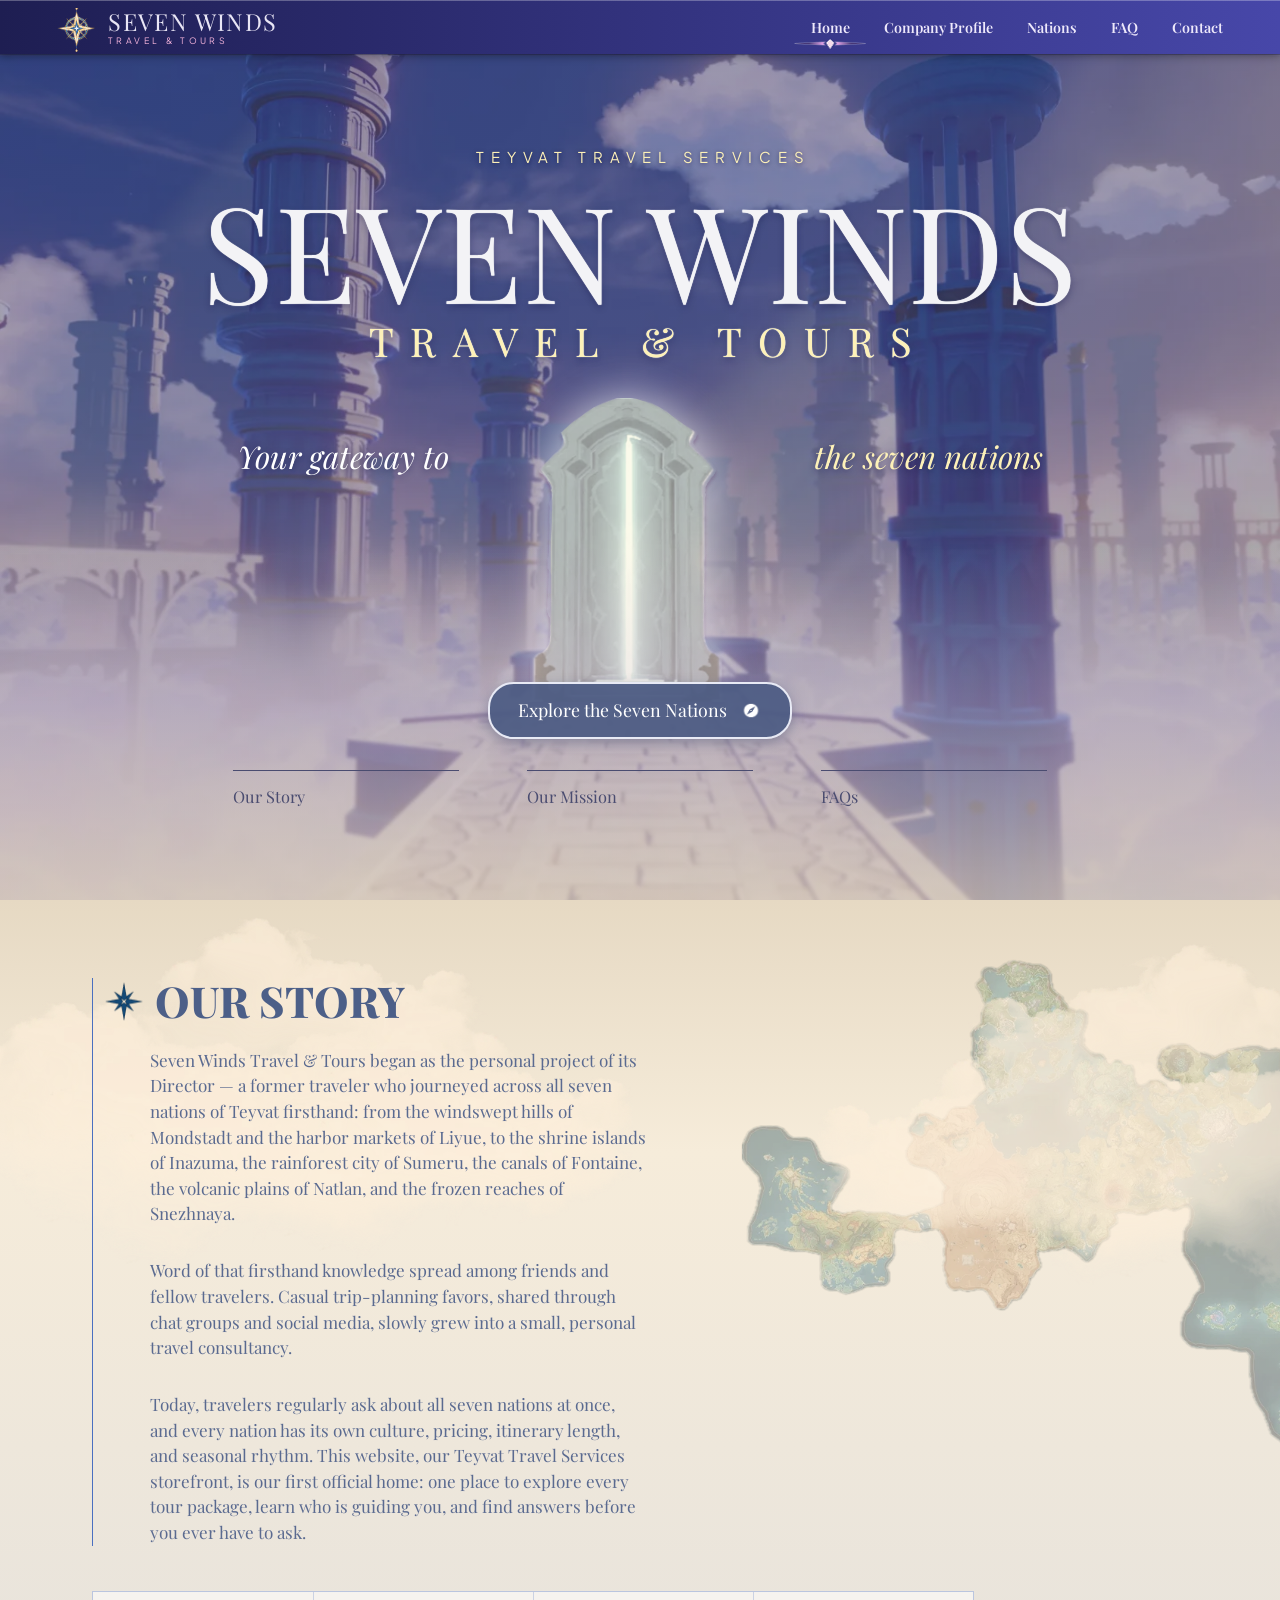
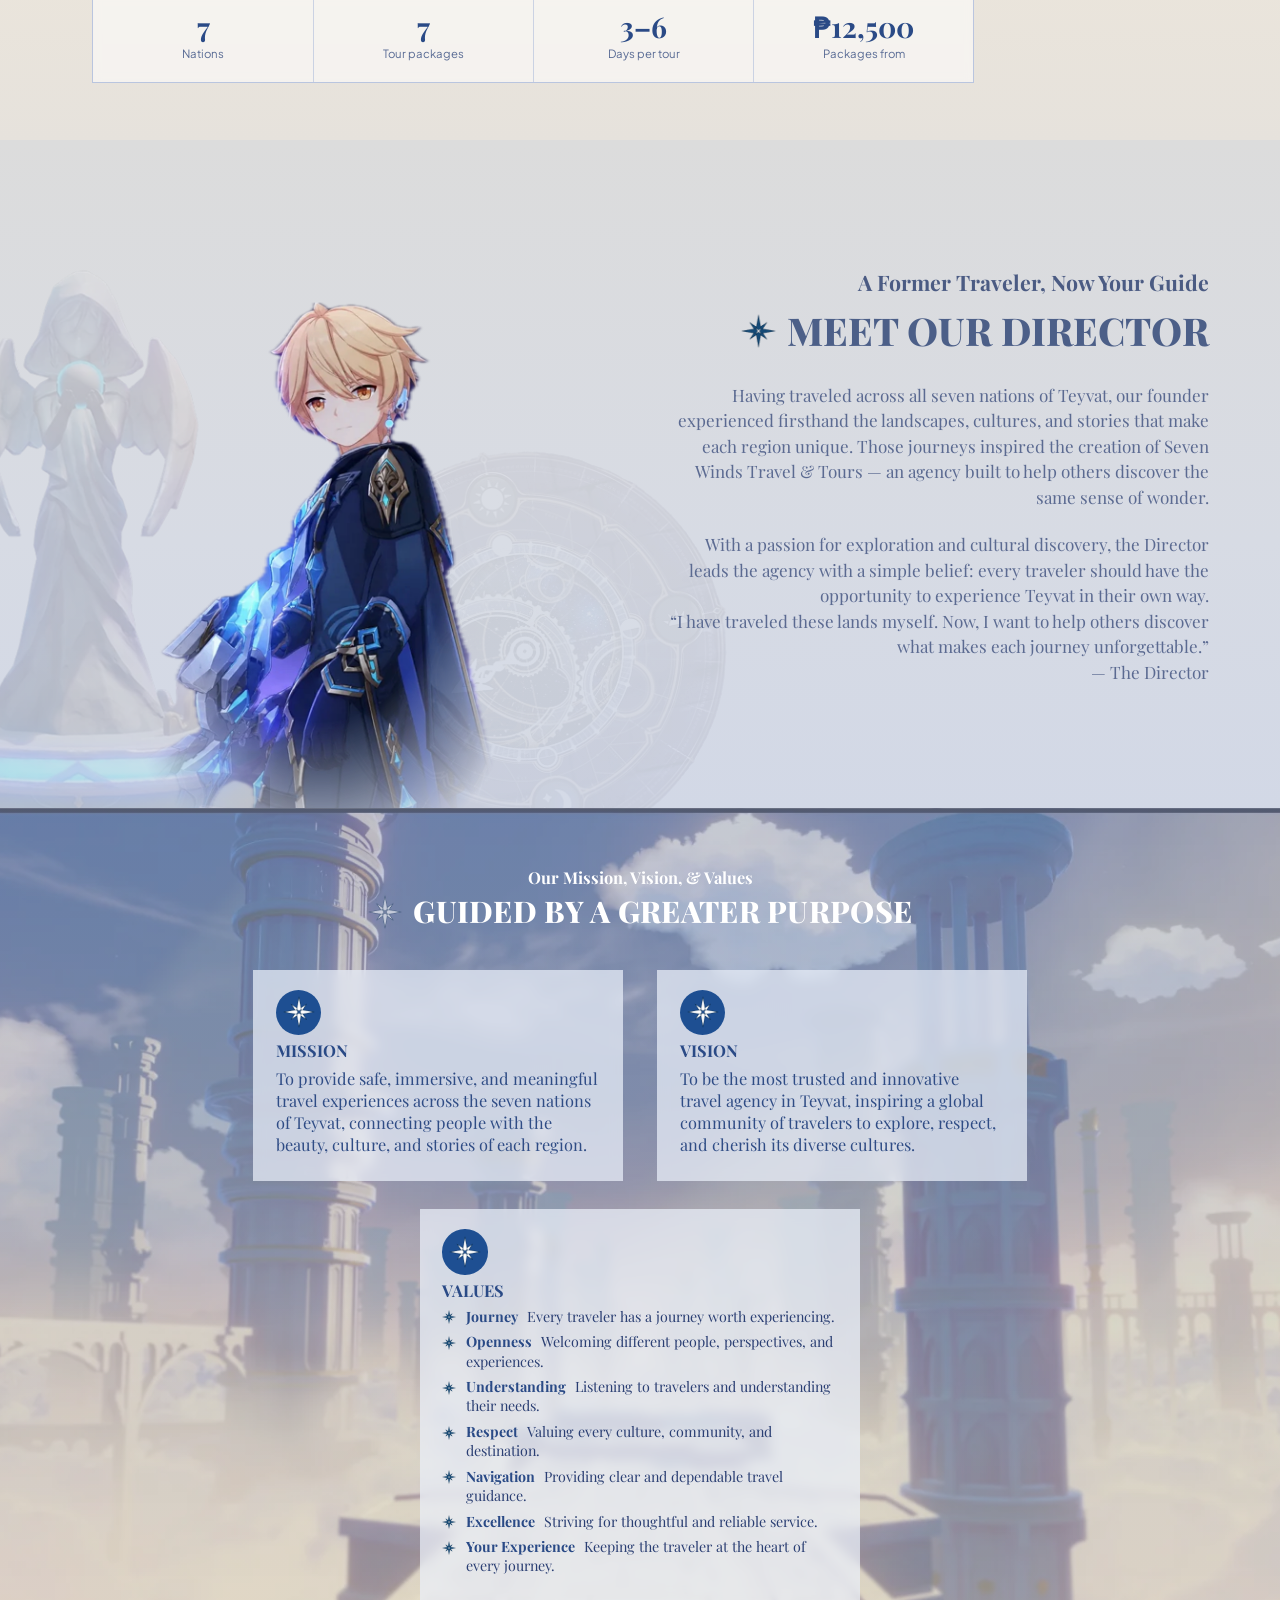
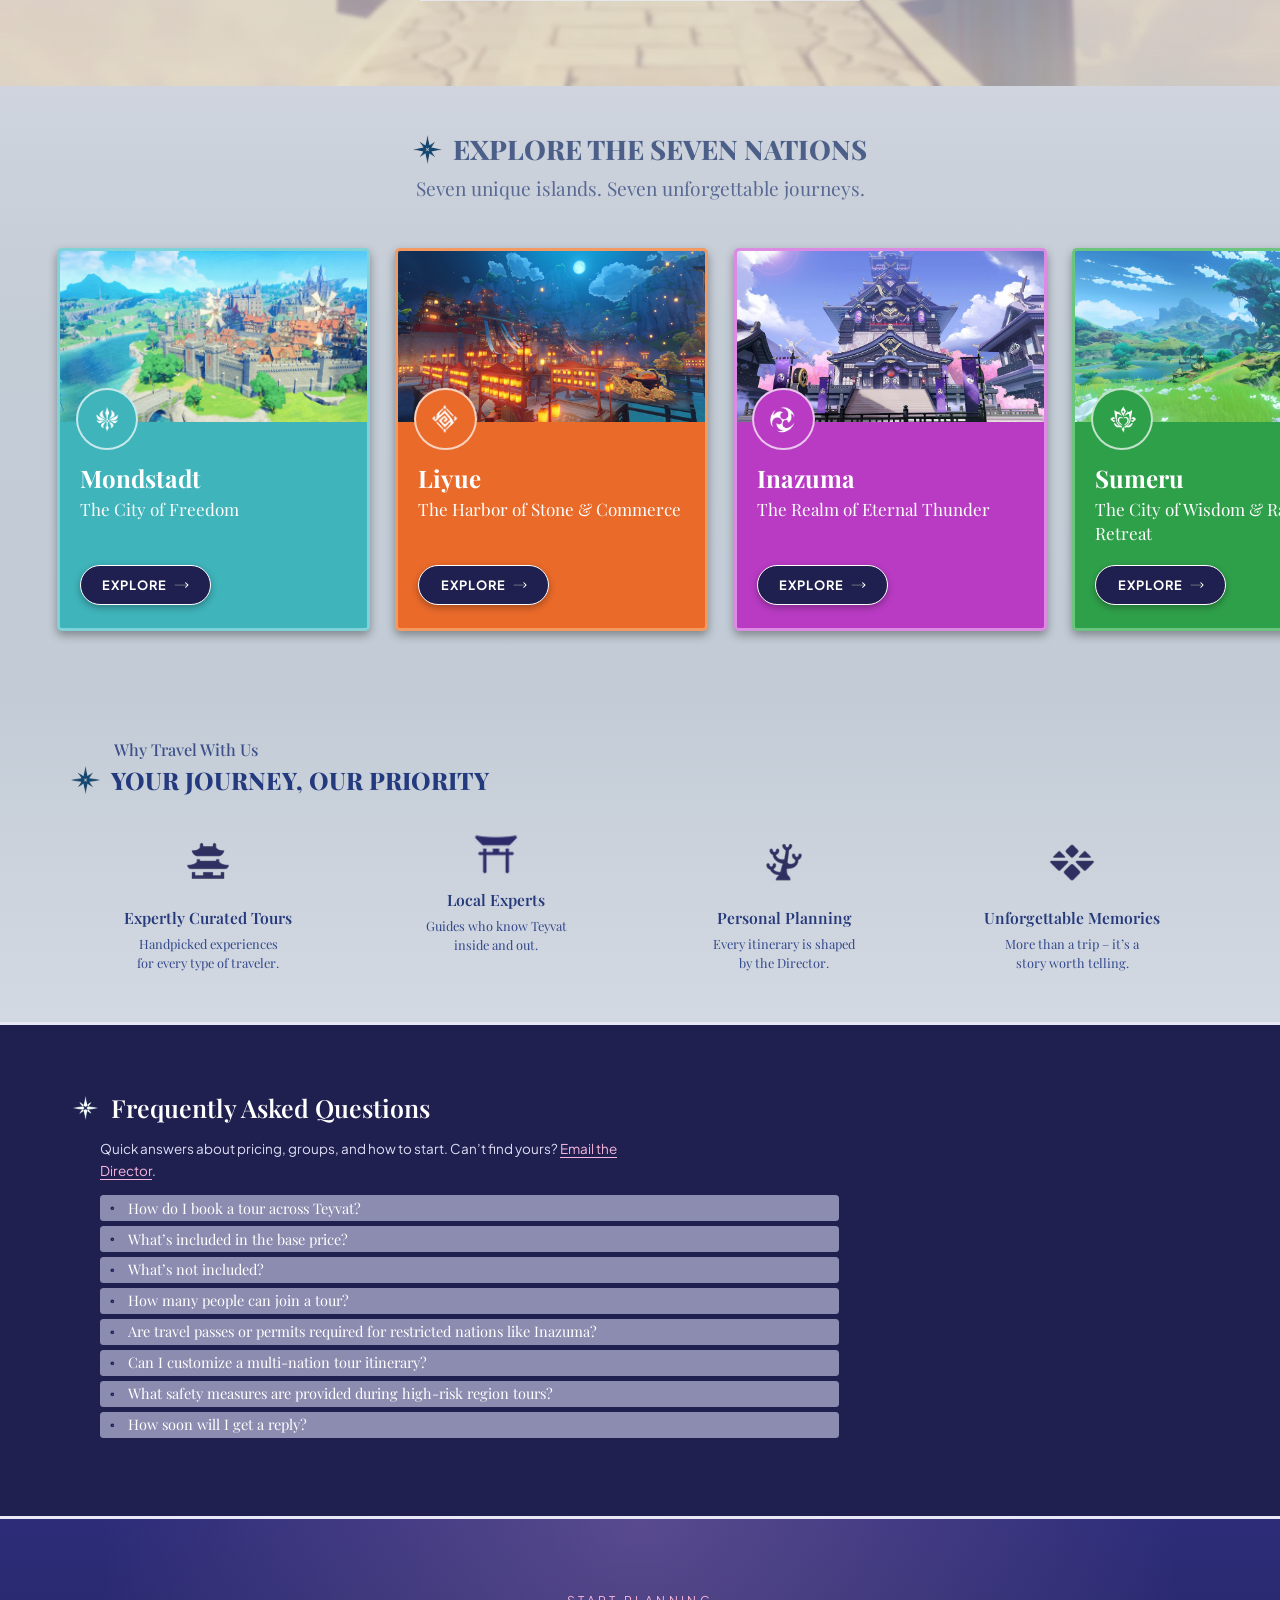
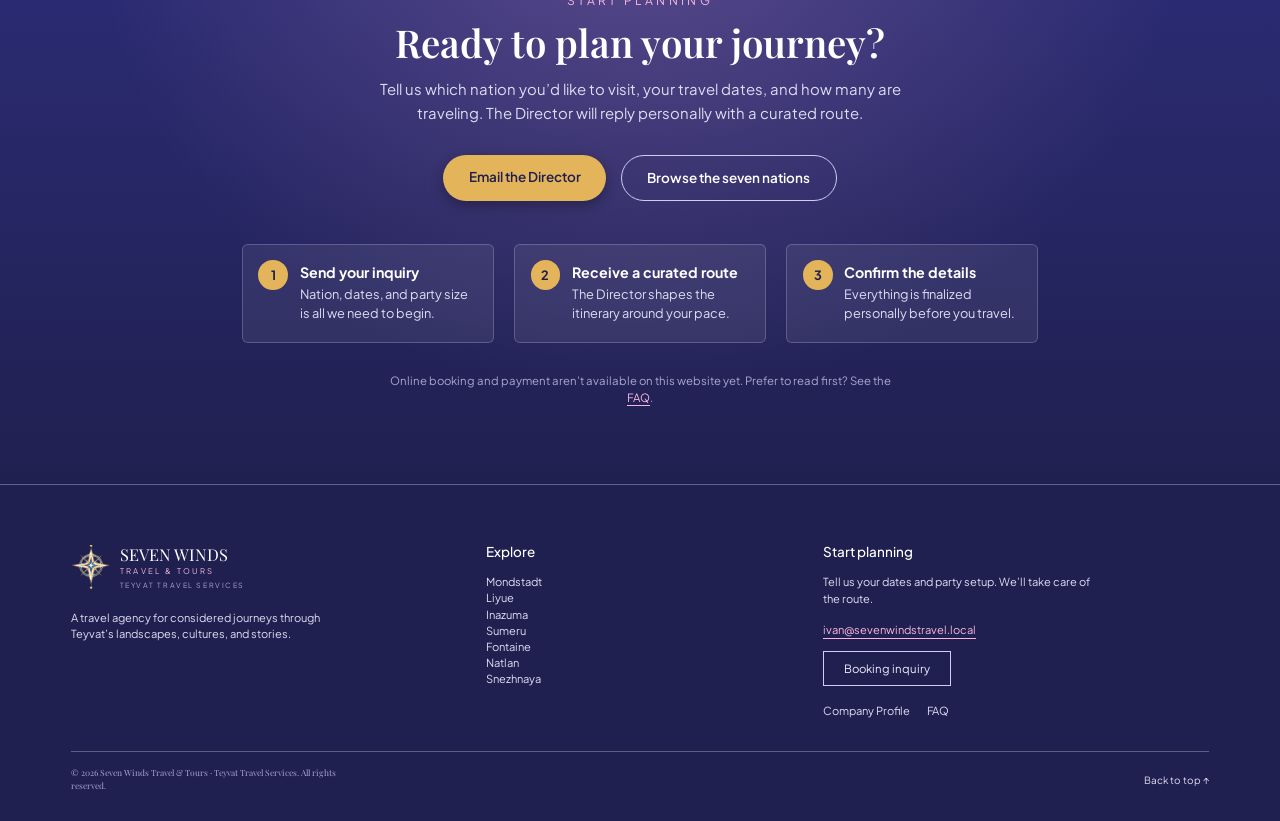
==== commit f4069e57: "Applied revisions: bolder buttons, no empty spaces, larger descriptions" ====
--- a/index.html
+++ b/index.html
@@ -8,7 +8,7 @@
   <link rel="icon" href="assets/icons/logo.png">
   <link rel="preconnect" href="https://fonts.googleapis.com">
   <link rel="preconnect" href="https://fonts.gstatic.com" crossorigin>
-  <link rel="stylesheet" href="https://fonts.googleapis.com/css2?family=Playfair+Display:ital,wght@0,400..900;1,400..700&family=Plus+Jakarta+Sans:wght@400;500;600&display=swap">
+  <link rel="stylesheet" href="https://fonts.googleapis.com/css2?family=Playfair+Display:ital,wght@0,400..900;1,400..700&family=Plus+Jakarta+Sans:wght@400;500;600;700;800&display=swap">
   <link rel="stylesheet" href="css/styles.css">
   <link rel="stylesheet" href="css/home.css">
   <link rel="stylesheet" href="css/extras.css">
@@ -117,27 +117,27 @@
       </a>
       <a class="nation liyue" href="nations/liyue.html">
         <img class="photo" src="assets/img/nations/liyue-hero.jpg" alt="">
-        <div class="label"><img class="crest" src="assets/icons/liyue.png" alt=""><h3>Liyue</h3><p>The Harbor of Stone<br>&amp; Commerce</p><span class="go">Explore <img src="assets/icons/arrow-right.png" alt=""></span></div>
+        <div class="label"><img class="crest" src="assets/icons/liyue.png" alt=""><h3>Liyue</h3><p>The Harbor of Stone &amp; Commerce</p><span class="go">Explore <img src="assets/icons/arrow-right.png" alt=""></span></div>
       </a>
       <a class="nation inazuma" href="nations/inazuma.html">
         <img class="photo" src="assets/img/inazuma/hero.jpg" alt="">
-        <div class="label"><img class="crest" src="assets/icons/inazuma.png" alt=""><h3>Inazuma</h3><p>The Realm of<br>Eternal Thunder</p><span class="go">Explore <img src="assets/icons/arrow-right.png" alt=""></span></div>
+        <div class="label"><img class="crest" src="assets/icons/inazuma.png" alt=""><h3>Inazuma</h3><p>The Realm of Eternal Thunder</p><span class="go">Explore <img src="assets/icons/arrow-right.png" alt=""></span></div>
       </a>
       <a class="nation sumeru" href="nations/sumeru.html">
         <img class="photo" src="assets/img/nations/sumeru-hero.jpg" alt="">
-        <div class="label"><img class="crest" src="assets/icons/sumeru.png" alt=""><h3>Sumeru</h3><p>The City of Wisdom &amp;<br>Rainforest Retreat</p><span class="go">Explore <img src="assets/icons/arrow-right.png" alt=""></span></div>
+        <div class="label"><img class="crest" src="assets/icons/sumeru.png" alt=""><h3>Sumeru</h3><p>The City of Wisdom &amp; Rainforest Retreat</p><span class="go">Explore <img src="assets/icons/arrow-right.png" alt=""></span></div>
       </a>
       <a class="nation fontaine" href="nations/fontaine.html">
         <img class="photo" src="assets/img/fontaine/hero.jpg" alt="">
-        <div class="label"><img class="crest" src="assets/icons/fontaine.png" alt=""><h3>Fontaine</h3><p>The Capital of Justice,<br>Steam, and Aquanics</p><span class="go">Explore <img src="assets/icons/arrow-right.png" alt=""></span></div>
+        <div class="label"><img class="crest" src="assets/icons/fontaine.png" alt=""><h3>Fontaine</h3><p>The Capital of Justice, Steam, and Aquanics</p><span class="go">Explore <img src="assets/icons/arrow-right.png" alt=""></span></div>
       </a>
       <a class="nation natlan" href="nations/natlan.html">
         <img class="photo" src="assets/img/natlan/hero.webp" alt="">
-        <div class="label"><img class="crest" src="assets/icons/natlan.png" alt=""><h3>Natlan</h3><p>The Land of Ash, Hot<br>Springs, &amp; Valor</p><span class="go">Explore <img src="assets/icons/arrow-right.png" alt=""></span></div>
+        <div class="label"><img class="crest" src="assets/icons/natlan.png" alt=""><h3>Natlan</h3><p>The Land of Ash, Hot Springs, &amp; Valor</p><span class="go">Explore <img src="assets/icons/arrow-right.png" alt=""></span></div>
       </a>
       <a class="nation snezhnaya" href="nations/snezhnaya.html">
         <img class="photo" src="assets/img/snezhnaya/hero.webp" alt="">
-        <div class="label"><img class="crest" src="assets/icons/snezhnaya.png" alt=""><h3>Snezhnaya</h3><p>The Eternal White<br>Tundra</p><span class="go">Explore <img src="assets/icons/arrow-right.png" alt=""></span></div>
+        <div class="label"><img class="crest" src="assets/icons/snezhnaya.png" alt=""><h3>Snezhnaya</h3><p>The Eternal White Tundra</p><span class="go">Explore <img src="assets/icons/arrow-right.png" alt=""></span></div>
       </a>
     </div>
   </section>
--- a/css/home.css
+++ b/css/home.css
@@ -53,20 +53,25 @@
 .values li{font-size:1rem;color:#2b3f73;padding-left:1.7rem;background:url(../assets/icons/star-blue.png) 0 .25rem/1rem no-repeat}
 .values li b{color:#2a4a86;margin-right:.35rem}
 
-/* nations grid */
-.nations{padding:3rem 5rem 5rem;background:linear-gradient(#cfd4de,#c4ccd6 40%,#c3ccd6);color:#4e5f86}
+/* nations carousel — equal-size cards in one horizontally scrolling row */
+.nations{padding:3rem 0 3.5rem;background:linear-gradient(#cfd4de,#c4ccd6 40%,#c3ccd6);color:#4e5f86}
 .nations .star-title{justify-content:center;font-size:1.9rem;text-transform:uppercase;color:#4c5f88}
-.nations .sub{text-align:center;margin:.3rem 0 3rem;font-size:1.35rem;color:#586a94}
-.nation-grid{display:grid;grid-template-columns:repeat(12,1fr);gap:2.2rem 2rem;max-width:68rem;margin:0 auto}
-.nation{grid-column:span 4;position:relative;display:block;height:9rem;border:.25rem solid var(--edge);border-radius:.35rem;overflow:hidden;background:var(--c);box-shadow:0 .3rem .7rem rgba(0,0,0,.35),inset 0 0 0 1px rgba(255,255,255,.4);transition:transform .2s}
+.nations .sub{text-align:center;margin:.3rem 0 2.4rem;font-size:1.35rem;color:#586a94}
+.nation-grid{display:flex;gap:1.8rem;padding:.8rem 4rem 1rem;overflow-x:auto;scroll-snap-type:x mandatory;scroll-padding:0 4rem;scrollbar-width:none}
+.nation-grid::-webkit-scrollbar{display:none}
+.nation{flex:0 0 22rem;scroll-snap-align:start;position:relative;display:flex;flex-direction:column;border:.25rem solid var(--edge);border-radius:.35rem;overflow:hidden;background:var(--c);box-shadow:0 .3rem .7rem rgba(0,0,0,.35),inset 0 0 0 1px rgba(255,255,255,.4);transition:transform .2s}
 .nation:hover{transform:translateY(-.25rem)}
-.nation:last-child{grid-column:5/9}
-.nation .photo{position:absolute;inset:0 0 auto 0;width:100%;height:60%;object-fit:cover}
-.nation .label{position:absolute;inset:auto 0 0 0;height:46%;background:var(--c);color:#fff;padding:.3rem .6rem .3rem 5.3rem;display:flex;flex-direction:column;justify-content:center;font-size:.72rem;line-height:1.25}
-.nation h3{font-size:1rem;font-weight:600}
-.nation .go{position:absolute;right:.7rem;bottom:.35rem;display:flex;align-items:center;gap:.3rem;padding:.1rem .7rem;border:1px solid #fff;border-radius:1rem;font-size:.7rem}
-.nation .go img{width:.9rem}
-.nation .crest{position:absolute;left:.8rem;top:-1.5rem;width:3.4rem;height:3.4rem;padding:.7rem;border-radius:50%;background:var(--c);border:.15rem solid rgba(255,255,255,.7);object-fit:contain}
+.nation .photo{width:100%;height:12rem;object-fit:cover}
+.nation .label{position:relative;flex:1;display:flex;flex-direction:column;padding:3rem 1.4rem 1.6rem;background:var(--c);color:#fff}
+.nation .crest{position:absolute;left:1.1rem;top:-2.4rem;width:4.4rem;height:4.4rem;padding:.9rem;border-radius:50%;background:var(--c);border:.15rem solid rgba(255,255,255,.7);object-fit:contain}
+.nation h3{font-size:1.7rem;font-weight:700;line-height:1.2}
+.nation p{margin:.3rem 0 1.4rem;font-size:1.2rem;line-height:1.4}
+
+/* "Explore" button */
+.nation .go{align-self:flex-start;margin-top:auto;display:inline-flex;align-items:center;gap:.5rem;padding:.65rem 1.5rem;border:.12rem solid #fff;border-radius:2rem;background:var(--navy);font-family:'Plus Jakarta Sans',sans-serif;font-size:.9rem;font-weight:700;letter-spacing:.08em;text-transform:uppercase;box-shadow:0 .2rem .5rem rgba(0,0,0,.3);transition:background .2s,color .2s}
+.nation .go img{width:1rem;transition:transform .2s}
+.nation:hover .go{background:var(--gold);border-color:var(--gold);color:var(--navy)}
+.nation:hover .go img{transform:translateX(.25rem);filter:invert(1)}
 .mondstadt{--c:#3fb4bb;--edge:#7fd3d8}
 .liyue{--c:#ea6a2a;--edge:#f39a63}
 .inazuma{--c:#b93bc4;--edge:#dc8be2}
@@ -76,7 +81,7 @@
 .snezhnaya{--c:#31c4e4;--edge:#8fe4f4}
 
 /* why */
-.why{padding:3.5rem 5rem 4rem;background:linear-gradient(#c3ccd6,#d3d9e3);color:#233a7a;text-align:left}
+.why{padding:3rem 5rem 3.5rem;background:linear-gradient(#c3ccd6,#d3d9e3);color:#233a7a;text-align:left}
 .why-kicker{font-size:1.15rem;font-weight:500;margin-left:3rem;color:#3c4f88}
 .why h2{font-size:1.7rem;text-transform:uppercase;color:#243a7e}
 .why-grid{display:grid;grid-template-columns:repeat(4,1fr);gap:1rem;margin-top:2.2rem;text-align:center}
@@ -106,8 +111,9 @@
   .director .statue,.director .clock{display:none}
   .director-copy{text-align:left}.director-copy h2{justify-content:flex-start}
   .purpose-grid{grid-template-columns:1fr;padding-left:0}.values{width:auto}
-  .nation-grid{grid-template-columns:1fr;padding-left:0;max-width:22rem}
-  .nation,.nation:nth-child(n){grid-column:auto;height:10rem}
+  .nations{padding-left:0;padding-right:0}
+  .nation-grid{padding:.8rem 1.4rem 1rem;scroll-padding:0 1.4rem}
+  .nation{flex-basis:17rem}
   .why-grid{grid-template-columns:1fr 1fr}
 }
 
--- a/css/extras.css
+++ b/css/extras.css
@@ -105,7 +105,7 @@
 /* ---------- home additions ---------- */
 .about-more{position:relative;display:inline-block;margin:0 0 0 4rem;padding:.7rem 1.6rem;border:1px solid #4b5b83;border-radius:2rem;color:#4b5b83;font-size:1.05rem;font-weight:600;transition:background .2s,color .2s}
 .about-more:hover{background:#4b5b83;color:#fff}
-.about-copy .about-more,.about-copy .about-more,.director-copy .about-more{margin:.4rem 0 0}
+.about-copy .about-more,.director-copy .about-more{margin:.4rem 0 0}
 .hero h1 small{display:block;margin-top:.4rem;font-size:3.1vw;letter-spacing:.42em;padding-left:.42em;color:#fdf1b8;font-weight:400}
 
 /* ---------- mobile ---------- */
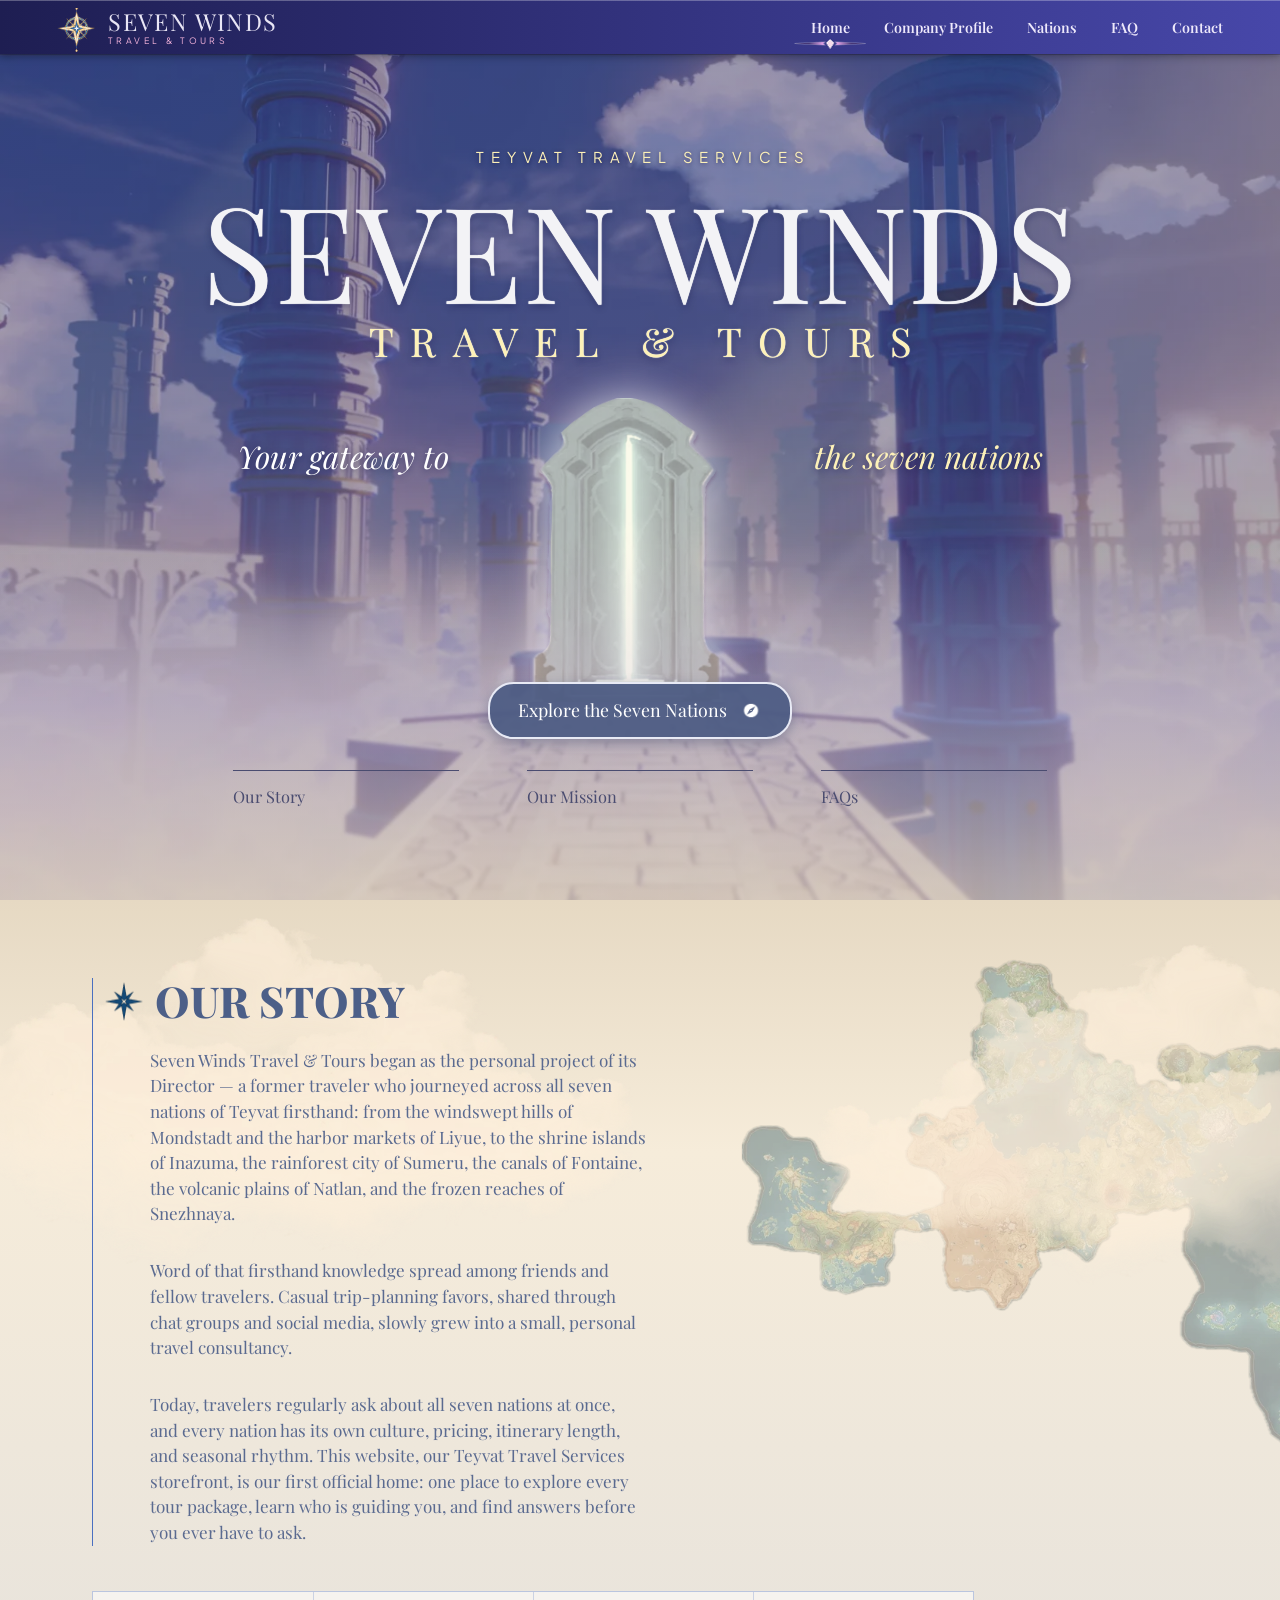
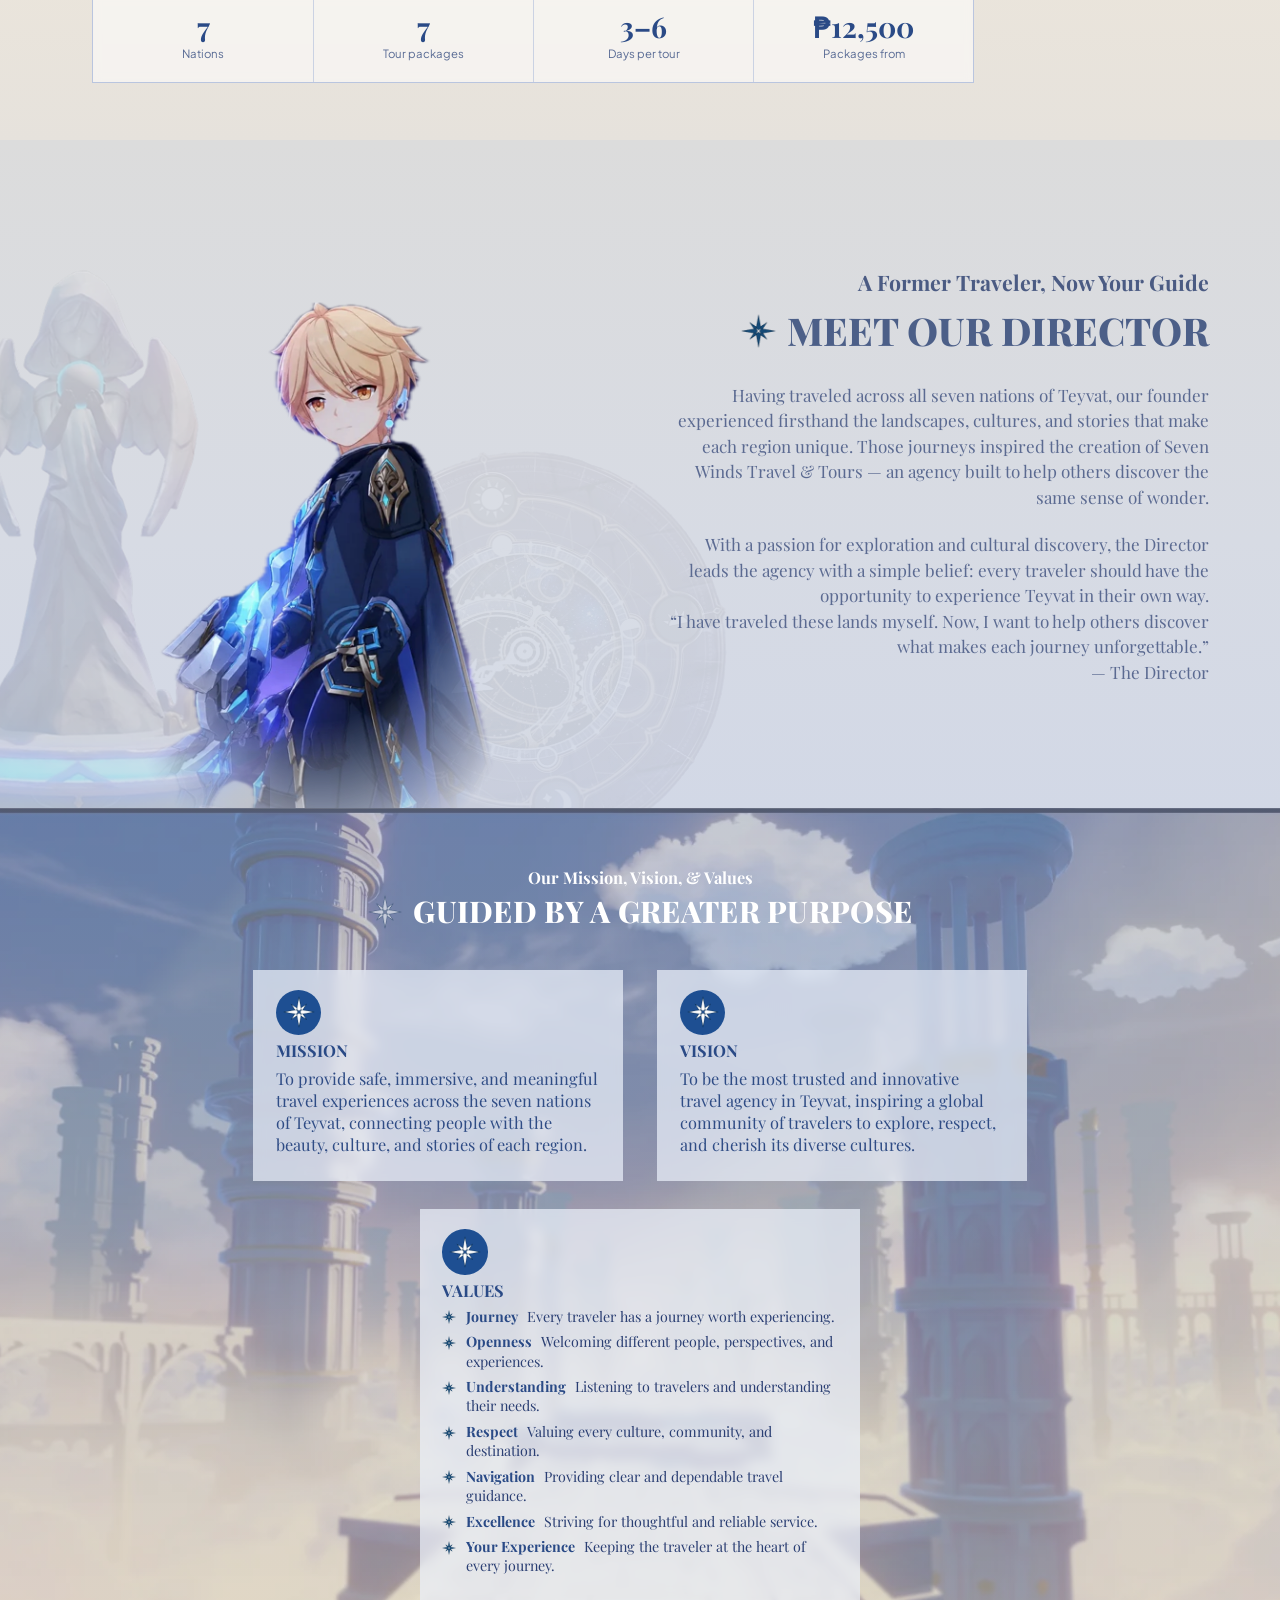
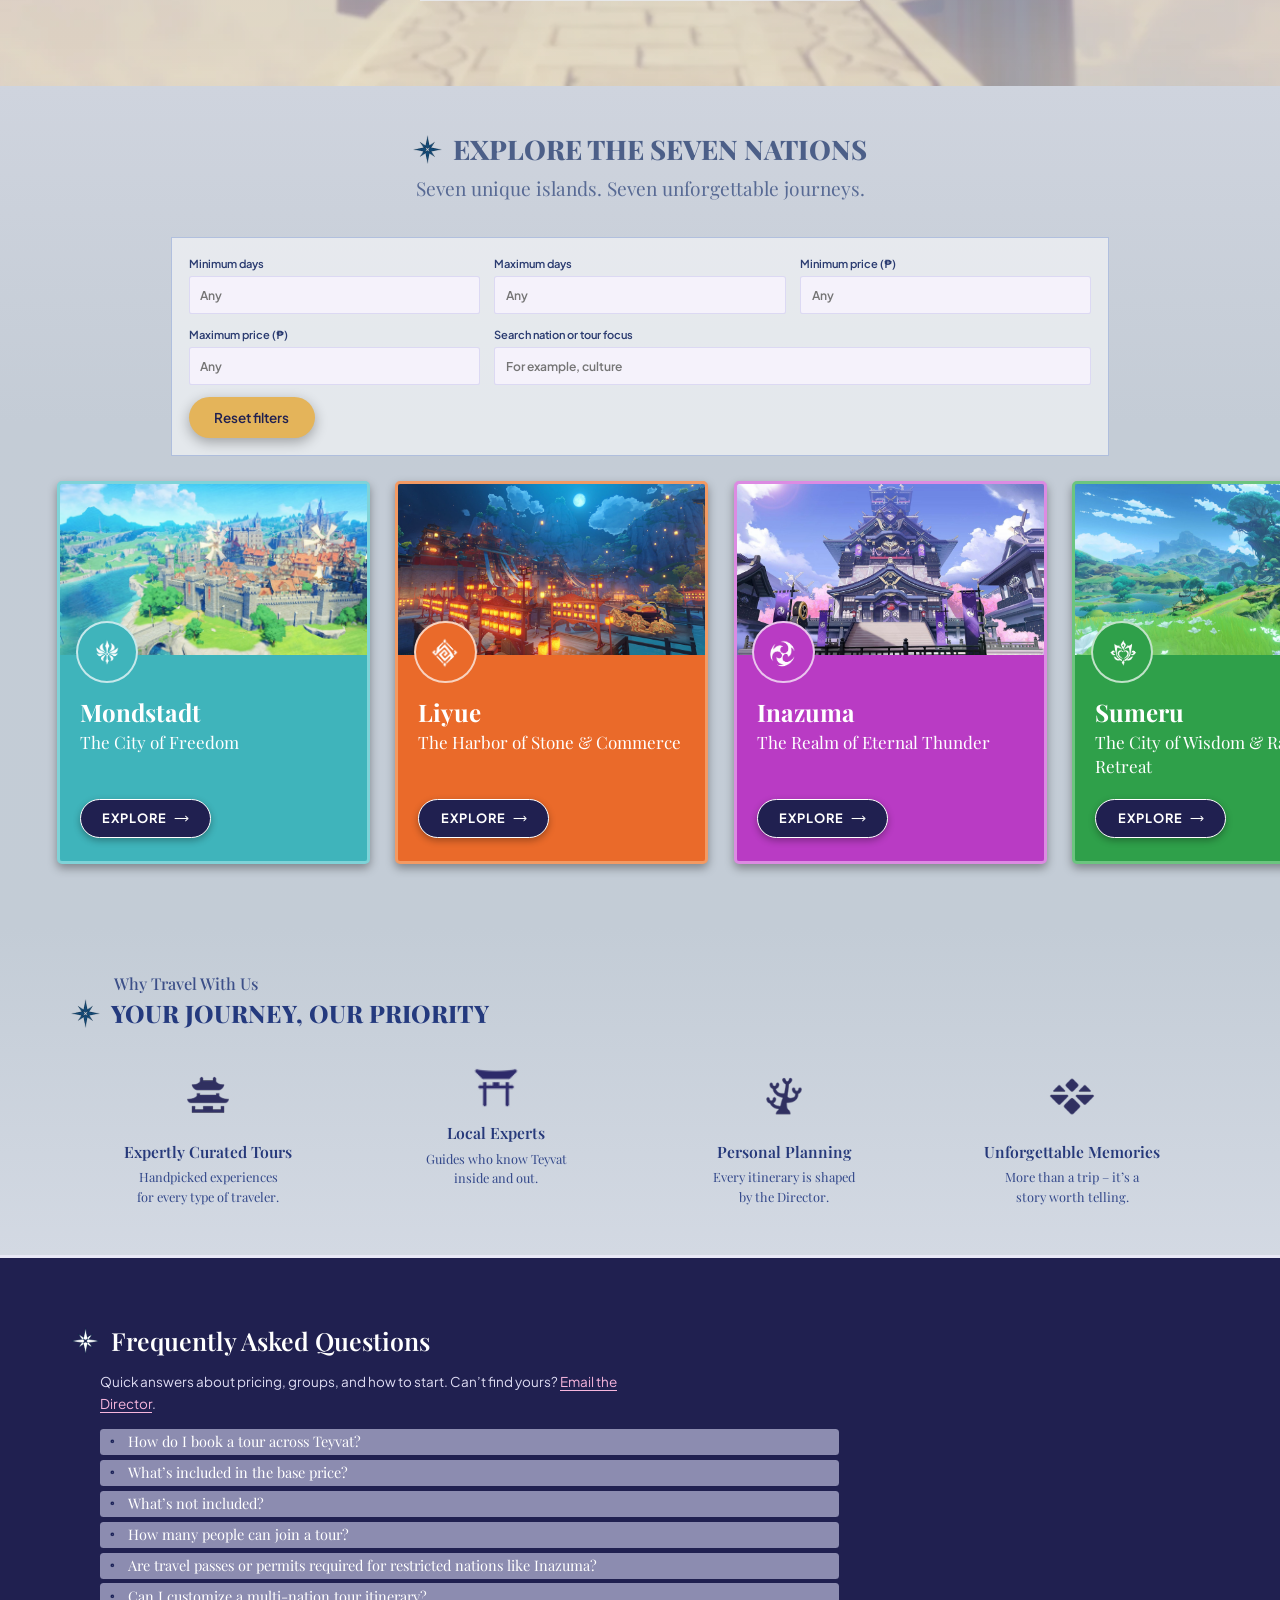
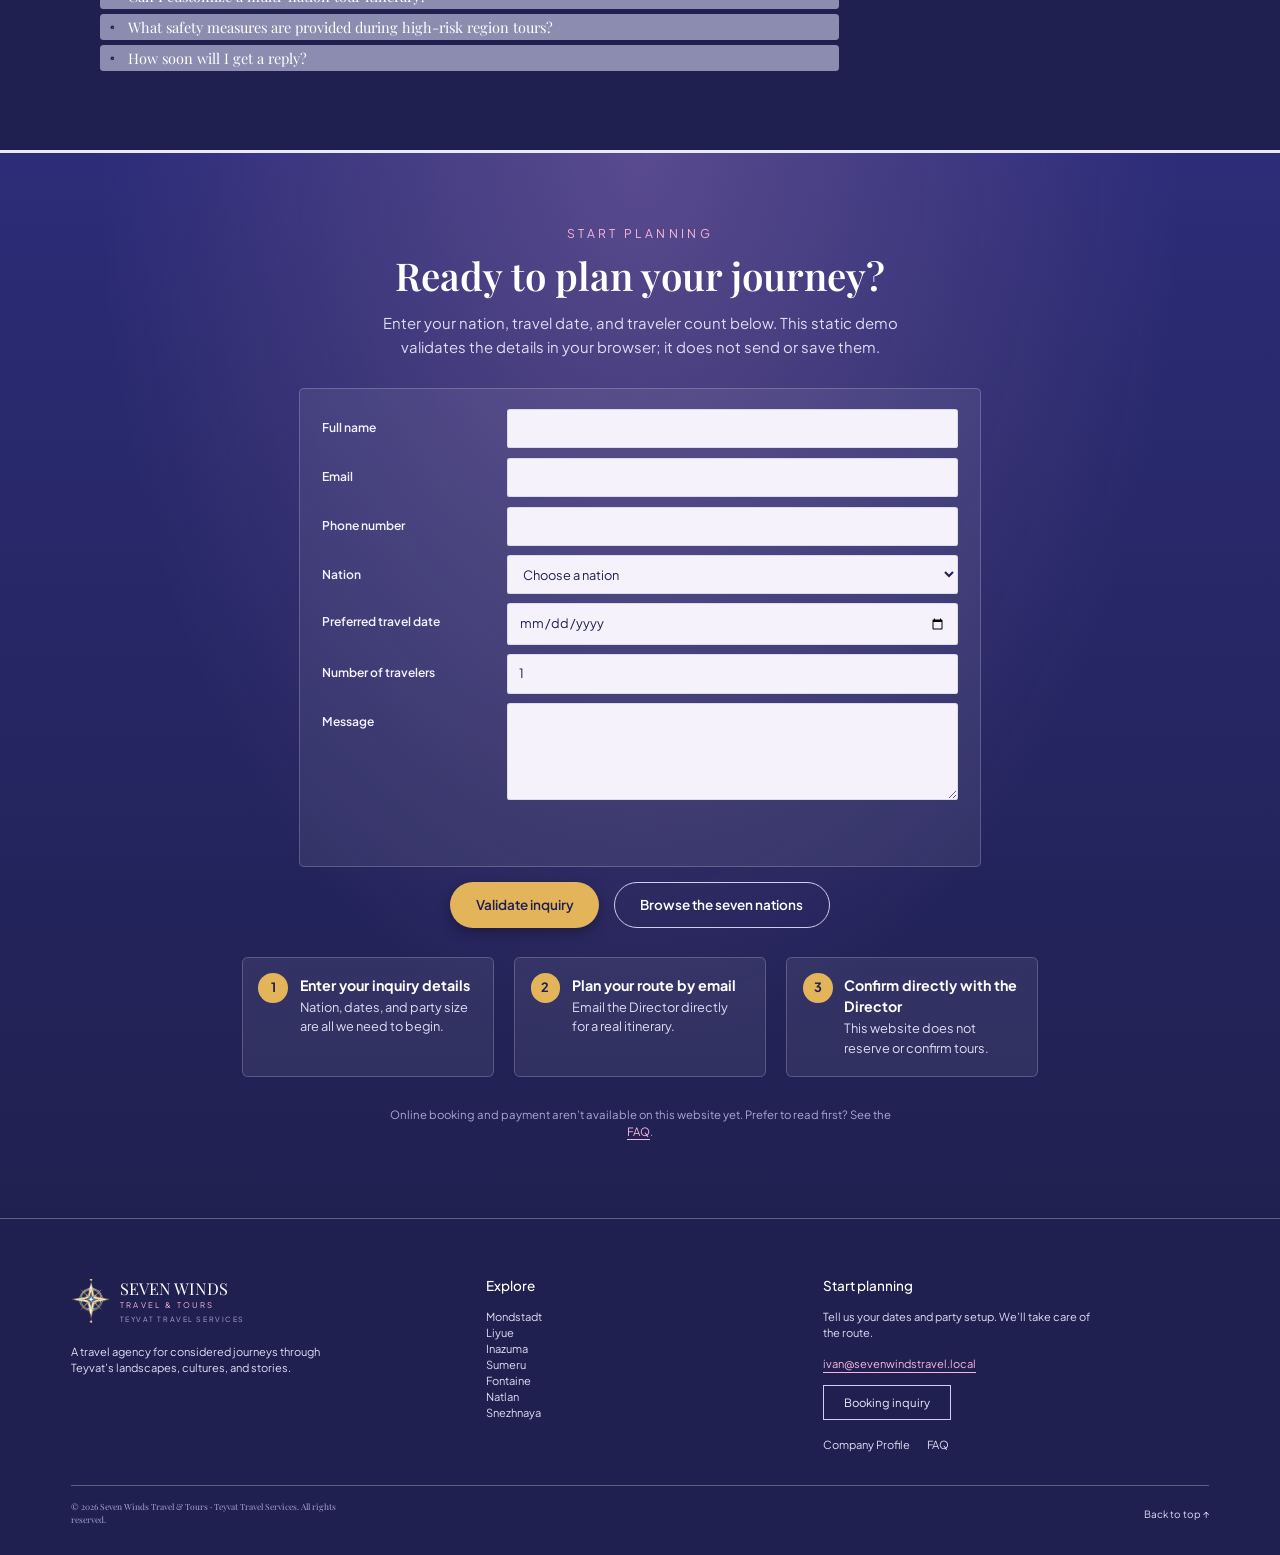
==== commit 896733f4: "feat: add JavaScript inquiry, filtering, and booking features Add inquiry validation, homepage packa" ====
--- a/index.html
+++ b/index.html
@@ -110,32 +110,41 @@
   <section class="nations">
     <h2 class="star-title"><img src="assets/icons/star-blue.png" alt="">Explore the Seven Nations</h2>
     <p class="sub">Seven unique islands. Seven unforgettable journeys.</p>
+    <form class="package-filters" id="package-filters" aria-label="Filter tour packages">
+      <label>Minimum days<input id="filter-min-days" type="number" min="1" max="20" placeholder="Any"></label>
+      <label>Maximum days<input id="filter-max-days" type="number" min="1" max="20" placeholder="Any"></label>
+      <label>Minimum price (₱)<input id="filter-min-price" type="number" min="0" step="500" placeholder="Any"></label>
+      <label>Maximum price (₱)<input id="filter-max-price" type="number" min="0" step="500" placeholder="Any"></label>
+      <label class="filter-search">Search nation or tour focus<input id="filter-keyword" type="search" placeholder="For example, culture"></label>
+      <button class="btn-gold" id="reset-filters" type="button">Reset filters</button>
+    </form>
+    <p id="no-matching-packages" class="filter-empty" role="status" hidden>No matching packages.</p>
     <div class="nation-grid">
-      <a class="nation mondstadt" href="nations/mondstadt.html">
+      <a class="nation mondstadt" data-nation="Mondstadt" href="nations/mondstadt.html">
         <img class="photo" src="assets/img/nations/mondstadt-hero.jpg" alt="">
         <div class="label"><img class="crest" src="assets/icons/mondstadt.png" alt=""><h3>Mondstadt</h3><p>The City of Freedom</p><span class="go">Explore <img src="assets/icons/arrow-right.png" alt=""></span></div>
       </a>
-      <a class="nation liyue" href="nations/liyue.html">
+      <a class="nation liyue" data-nation="Liyue" href="nations/liyue.html">
         <img class="photo" src="assets/img/nations/liyue-hero.jpg" alt="">
         <div class="label"><img class="crest" src="assets/icons/liyue.png" alt=""><h3>Liyue</h3><p>The Harbor of Stone &amp; Commerce</p><span class="go">Explore <img src="assets/icons/arrow-right.png" alt=""></span></div>
       </a>
-      <a class="nation inazuma" href="nations/inazuma.html">
+      <a class="nation inazuma" data-nation="Inazuma" href="nations/inazuma.html">
         <img class="photo" src="assets/img/inazuma/hero.jpg" alt="">
         <div class="label"><img class="crest" src="assets/icons/inazuma.png" alt=""><h3>Inazuma</h3><p>The Realm of Eternal Thunder</p><span class="go">Explore <img src="assets/icons/arrow-right.png" alt=""></span></div>
       </a>
-      <a class="nation sumeru" href="nations/sumeru.html">
+      <a class="nation sumeru" data-nation="Sumeru" href="nations/sumeru.html">
         <img class="photo" src="assets/img/nations/sumeru-hero.jpg" alt="">
         <div class="label"><img class="crest" src="assets/icons/sumeru.png" alt=""><h3>Sumeru</h3><p>The City of Wisdom &amp; Rainforest Retreat</p><span class="go">Explore <img src="assets/icons/arrow-right.png" alt=""></span></div>
       </a>
-      <a class="nation fontaine" href="nations/fontaine.html">
+      <a class="nation fontaine" data-nation="Fontaine" href="nations/fontaine.html">
         <img class="photo" src="assets/img/fontaine/hero.jpg" alt="">
         <div class="label"><img class="crest" src="assets/icons/fontaine.png" alt=""><h3>Fontaine</h3><p>The Capital of Justice, Steam, and Aquanics</p><span class="go">Explore <img src="assets/icons/arrow-right.png" alt=""></span></div>
       </a>
-      <a class="nation natlan" href="nations/natlan.html">
+      <a class="nation natlan" data-nation="Natlan" href="nations/natlan.html">
         <img class="photo" src="assets/img/natlan/hero.webp" alt="">
         <div class="label"><img class="crest" src="assets/icons/natlan.png" alt=""><h3>Natlan</h3><p>The Land of Ash, Hot Springs, &amp; Valor</p><span class="go">Explore <img src="assets/icons/arrow-right.png" alt=""></span></div>
       </a>
-      <a class="nation snezhnaya" href="nations/snezhnaya.html">
+      <a class="nation snezhnaya" data-nation="Snezhnaya" href="nations/snezhnaya.html">
         <img class="photo" src="assets/img/snezhnaya/hero.webp" alt="">
         <div class="label"><img class="crest" src="assets/icons/snezhnaya.png" alt=""><h3>Snezhnaya</h3><p>The Eternal White Tundra</p><span class="go">Explore <img src="assets/icons/arrow-right.png" alt=""></span></div>
       </a>
@@ -161,7 +170,7 @@
     <h2 class="star-title"><img src="assets/icons/star-white.png" alt="">Frequently Asked Questions</h2>
     <p class="faq-intro">Quick answers about pricing, groups, and how to start. Can’t find yours? <a href="mailto:hello@sevenwindstravel.example?subject=Question%20%E2%80%94%20Seven%20Winds%20Travel%20%26%20Tours">Email the Director</a>.</p>
     <ul class="faq-list">
-      <li><details><summary>How do I book a tour across Teyvat?</summary><p>Booking is handled personally by the Director. Use the “Email the Director” button and tell us your preferred nation, travel dates, and number of travelers. We’ll reply with a curated route and the details to confirm. Online booking and payment aren’t available on this website yet.</p></details></li>
+      <li><details><summary>How do I book a tour across Teyvat?</summary><p>For a real reply, email the Director with your preferred nation, travel dates, and number of travelers. The form on this page is a static demonstration: it validates details in your browser but does not send or save them. Online booking and payment are unavailable on this website yet.</p></details></li>
       <li><details><summary>What’s included in the base price?</summary><p>The “from” price on each nation page is per person and covers the core package: accommodation for the nights listed, guided visits to the three featured stops, local transfers between them, and itinerary planning by the Director.</p></details></li>
       <li><details><summary>What’s not included?</summary><p>Not included in the base price:</p><ul><li>Travel to your starting point</li><li>Meals and personal expenses not listed in the itinerary</li><li>Optional add-ons and upgrades</li><li>Pass or permit fees, where required</li></ul></details></li>
       <li><details><summary>How many people can join a tour?</summary><p>Prices are quoted per person. Solo travelers, couples, families, and small groups are all welcome. For larger groups, include your party size in your inquiry and the Director will confirm availability and any group arrangements.</p></details></li>
@@ -175,15 +184,27 @@
 <section class="cta-band z-contact" id="contact">
     <p class="cta-kicker">Start planning</p>
     <h2>Ready to plan your journey?</h2>
-    <p class="cta-lead">Tell us which nation you’d like to visit, your travel dates, and how many are traveling. The Director will reply personally with a curated route.</p>
+    <p class="cta-lead">Enter your nation, travel date, and traveler count below. This static demo validates the details in your browser; it does not send or save them.</p>
+    <form class="inquiry-form" id="contact-inquiry" data-inquiry-form novalidate>
+      <div class="inquiry-grid">
+        <label for="contact-name">Full name</label><div class="inquiry-field"><input id="contact-name" name="full_name" type="text" minlength="2" maxlength="80" autocomplete="name" required aria-describedby="contact-name-error"><span class="field-error" id="contact-name-error" hidden></span></div>
+        <label for="contact-email">Email</label><div class="inquiry-field"><input id="contact-email" name="email" type="email" maxlength="254" autocomplete="email" required aria-describedby="contact-email-error"><span class="field-error" id="contact-email-error" hidden></span></div>
+        <label for="contact-phone">Phone number</label><div class="inquiry-field"><input id="contact-phone" name="phone" type="tel" maxlength="30" autocomplete="tel" required aria-describedby="contact-phone-error"><span class="field-error" id="contact-phone-error" hidden></span></div>
+        <label for="contact-nation">Nation</label><div class="inquiry-field"><select id="contact-nation" name="nation" required aria-describedby="contact-nation-error"><option value="">Choose a nation</option><option value="Mondstadt">Mondstadt</option><option value="Liyue">Liyue</option><option value="Inazuma">Inazuma</option><option value="Sumeru">Sumeru</option><option value="Fontaine">Fontaine</option><option value="Natlan">Natlan</option><option value="Snezhnaya">Snezhnaya</option></select><span class="field-error" id="contact-nation-error" hidden></span></div>
+        <label for="contact-date">Preferred travel date</label><div class="inquiry-field"><input id="contact-date" name="travel_date" type="date" required aria-describedby="contact-date-error"><span class="field-error" id="contact-date-error" hidden></span></div>
+        <label for="contact-travelers">Number of travelers</label><div class="inquiry-field"><input id="contact-travelers" name="num_travelers" type="number" min="1" max="20" step="1" value="1" required aria-describedby="contact-travelers-error"><span class="field-error" id="contact-travelers-error" hidden></span></div>
+        <label for="contact-message">Message</label><div class="inquiry-field"><textarea id="contact-message" name="message" minlength="10" maxlength="1000" rows="4" required aria-describedby="contact-message-error"></textarea><span class="field-error" id="contact-message-error" hidden></span></div>
+      </div>
+      <p class="form-success" data-form-success role="status" aria-live="polite"></p>
+    </form>
     <div class="cta-actions">
-      <a class="btn-gold" href="mailto:hello@sevenwindstravel.example?subject=Travel%20inquiry%20%E2%80%94%20Seven%20Winds%20Travel%20%26%20Tours&amp;body=Hello%20Seven%20Winds%20Travel%20%26%20Tours%2C%0A%0AI%27d%20like%20to%20plan%20a%20trip.%0A%0ANation%28s%29%20of%20interest%3A%0APreferred%20travel%20dates%3A%0ANumber%20of%20travelers%3A%0AQuestions%3A%0A">Email the Director</a>
+      <button class="btn-gold" type="submit" form="contact-inquiry">Validate inquiry</button>
       <a class="btn-ghost" href="#nations">Browse the seven nations</a>
     </div>
     <ol class="cta-steps">
-      <li><b>Send your inquiry</b>Nation, dates, and party size is all we need to begin.</li>
-      <li><b>Receive a curated route</b>The Director shapes the itinerary around your pace.</li>
-      <li><b>Confirm the details</b>Everything is finalized personally before you travel.</li>
+      <li><b>Enter your inquiry details</b>Nation, dates, and party size are all we need to begin.</li>
+      <li><b>Plan your route by email</b>Email the Director directly for a real itinerary.</li>
+      <li><b>Confirm directly with the Director</b>This website does not reserve or confirm tours.</li>
     </ol>
     <p class="cta-note">Online booking and payment aren’t available on this website yet. Prefer to read first? See the <a href="#faq">FAQ</a>.</p>
   </section>
@@ -208,5 +229,8 @@
   <div class="foot-bottom"><p class="foot-note">© 2026 Seven Winds Travel &amp; Tours · Teyvat Travel Services. All rights reserved.</p><a href="#">Back to top ↑</a></div>
 </footer>
 
+<script src="js/data.js" defer></script>
+<script src="js/filter.js" defer></script>
+<script src="js/inquiry.js" defer></script>
 </body>
 </html>
--- a/css/extras.css
+++ b/css/extras.css
@@ -145,3 +145,48 @@
 @supports (animation-timeline:view()){
   body.home .nav>a[href="#faq"]::after{animation-timeline:--t-faq}
 }
+
+/* ---------- inquiry forms, package filters, and booking estimate ---------- */
+.package-filters{display:grid;grid-template-columns:repeat(3,minmax(0,1fr));gap:.8rem 1rem;max-width:66rem;margin:0 auto 1rem;padding:1.2rem;background:rgba(255,255,255,.55);border:1px solid rgba(74,111,192,.35);color:#2a3b70;text-align:left;font-family:'Plus Jakarta Sans',sans-serif}
+.package-filters label{display:grid;gap:.3rem;font-size:.78rem;font-weight:600}
+.package-filters input,.inquiry-form input,.inquiry-form select,.inquiry-form textarea{width:100%;min-width:0;padding:.65rem .75rem;border:1px solid rgba(207,205,240,.65);border-radius:.2rem;background:#f5f2fb;color:#202050;font:inherit}
+.package-filters input{font-size:.85rem}
+.package-filters .filter-search{grid-column:span 2}
+.package-filters button{align-self:end;justify-self:start;border:0;cursor:pointer;font-family:'Plus Jakarta Sans',sans-serif}
+.nation[hidden]{display:none}
+.filter-empty{margin:.8rem auto 1rem;color:#3b4773;font-family:'Plus Jakarta Sans',sans-serif;font-weight:600;text-align:center}
+.inquiry-form{max-width:48rem;margin:0 auto 2rem;padding:1.4rem 1.6rem;background:rgba(255,255,255,.07);border:1px solid rgba(255,255,255,.2);border-radius:.35rem;color:#f4f1ff;text-align:left;font-family:'Plus Jakarta Sans',sans-serif}
+.cta-band .inquiry-form{margin-bottom:1rem}
+.cta-band .inquiry-form+.cta-actions{margin-top:0;margin-bottom:2rem}
+.inquiry-grid{display:grid;grid-template-columns:12rem minmax(0,1fr);align-items:start;gap:.65rem 1rem}
+.inquiry-grid>label{padding-top:.65rem;font-size:.85rem;font-weight:600;color:#f4f1ff}
+.inquiry-field{min-width:0}
+.inquiry-form input,.inquiry-form select,.inquiry-form textarea{font-size:.9rem}
+.inquiry-form textarea{resize:vertical;min-height:6rem}
+.field-error{display:block;margin-top:.25rem;color:#ffc4ce;font-size:.78rem;line-height:1.4}
+.field-error[hidden]{display:none}
+.form-success{min-height:1.4em;margin:.85rem 0;color:#f7d98c;font-size:.85rem;line-height:1.45}
+.inquiry-submit,.cta-actions .btn-gold{border:0;cursor:pointer;font-family:'Plus Jakarta Sans',sans-serif}
+.inquiry-form button:disabled{cursor:default;opacity:.65;transform:none}
+.estimate-line{margin:.6rem 0 1rem;padding:.75rem 1rem;border-left:3px solid var(--gold);background:rgba(255,255,255,.08);color:#f4f1ff;font-size:.9rem}
+.estimate-line strong{display:inline-block;margin:0 .35rem;color:var(--gold);font-size:1.15rem}
+.estimate-line span{display:block;margin-top:.2rem;color:#dedcf3;font-size:.75rem}
+.booking-modal[hidden]{display:none}
+.booking-modal{position:fixed;inset:0;z-index:100;display:grid;place-items:center;padding:1rem;background:rgba(12,13,43,.78)}
+.booking-panel{position:relative;width:min(100%,47rem);max-height:calc(100vh - 2rem);overflow:auto;padding:2rem;background:var(--st-stats-bg,#202050);border:1px solid rgba(255,255,255,.32);border-top:3px solid var(--st-frame,var(--gold));border-radius:.35rem;box-shadow:0 .7rem 2rem rgba(0,0,0,.4);color:var(--st-stats-fg,#fff)}
+.booking-panel h2{margin:.15rem 2.5rem .6rem 0;font-family:'Playfair Display',Georgia,serif;font-size:1.8rem}
+.booking-panel .cta-kicker{margin:0;color:var(--st-num,var(--pink));font-family:'Plus Jakarta Sans',sans-serif;font-size:.75rem;letter-spacing:.15em;text-transform:uppercase}
+.modal-intro{max-width:39rem;margin-bottom:1rem;color:#dedcf3;font-family:'Plus Jakarta Sans',sans-serif;font-size:.85rem;line-height:1.5}
+.booking-panel .inquiry-form{max-width:none;margin:0;padding:1rem 0 0;border:0;background:none}
+.booking-panel .inquiry-grid{grid-template-columns:10.5rem minmax(0,1fr)}
+.modal-close{position:absolute;top:.8rem;right:.9rem;width:2.4rem;height:2.4rem;border:1px solid rgba(255,255,255,.4);border-radius:50%;background:transparent;color:#fff;font-size:1.5rem;line-height:1;cursor:pointer}
+.booking-panel .inquiry-submit{background:var(--st-btn-bg,var(--gold));color:var(--st-btn-fg,var(--navy));border:1px solid var(--st-btn-border,transparent);border-radius:2rem}
+
+@media (max-width:800px){
+  .package-filters{grid-template-columns:repeat(2,minmax(0,1fr));margin:.8rem 1.4rem;padding:1rem}
+  .package-filters .filter-search{grid-column:1/-1}
+  .inquiry-form{padding:1rem;margin-bottom:1.5rem}
+  .inquiry-grid,.booking-panel .inquiry-grid{grid-template-columns:1fr;gap:.25rem}
+  .inquiry-grid>label{padding-top:.45rem}
+  .booking-panel{padding:1.4rem 1rem}
+}
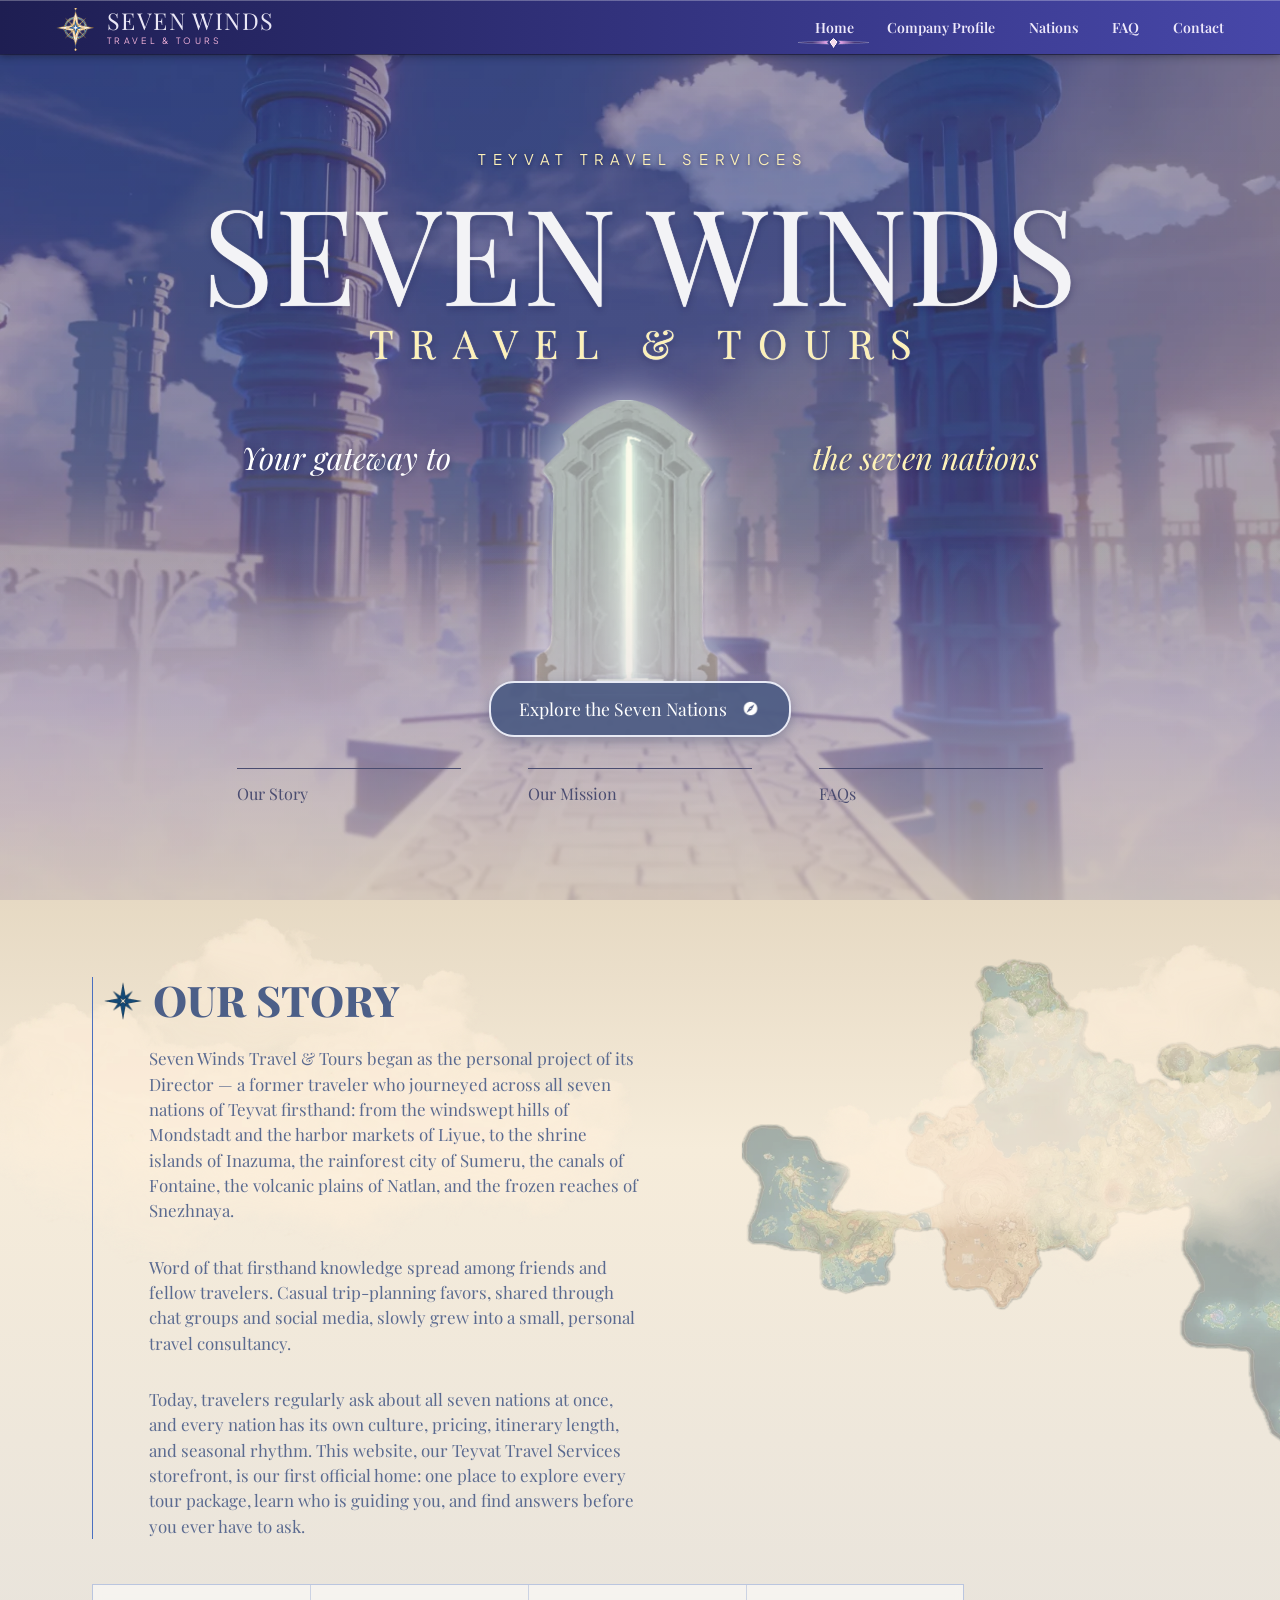
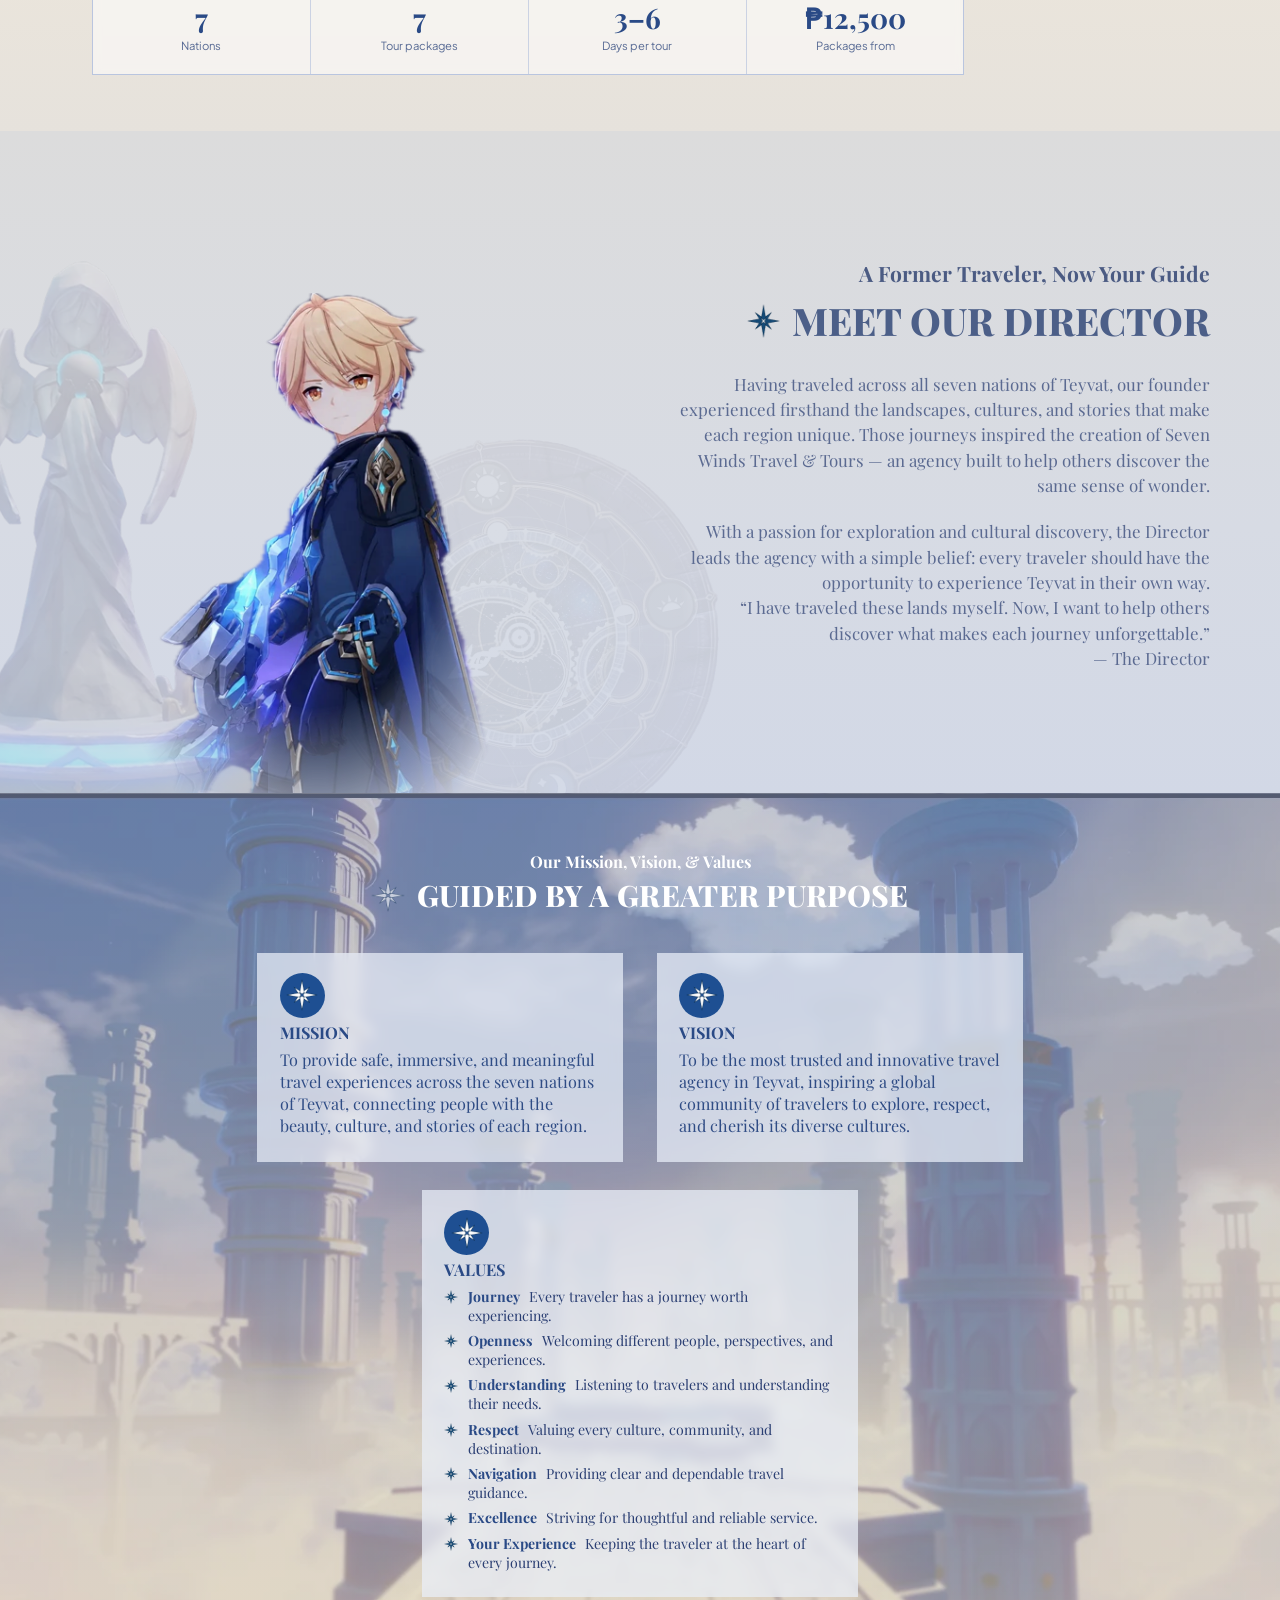
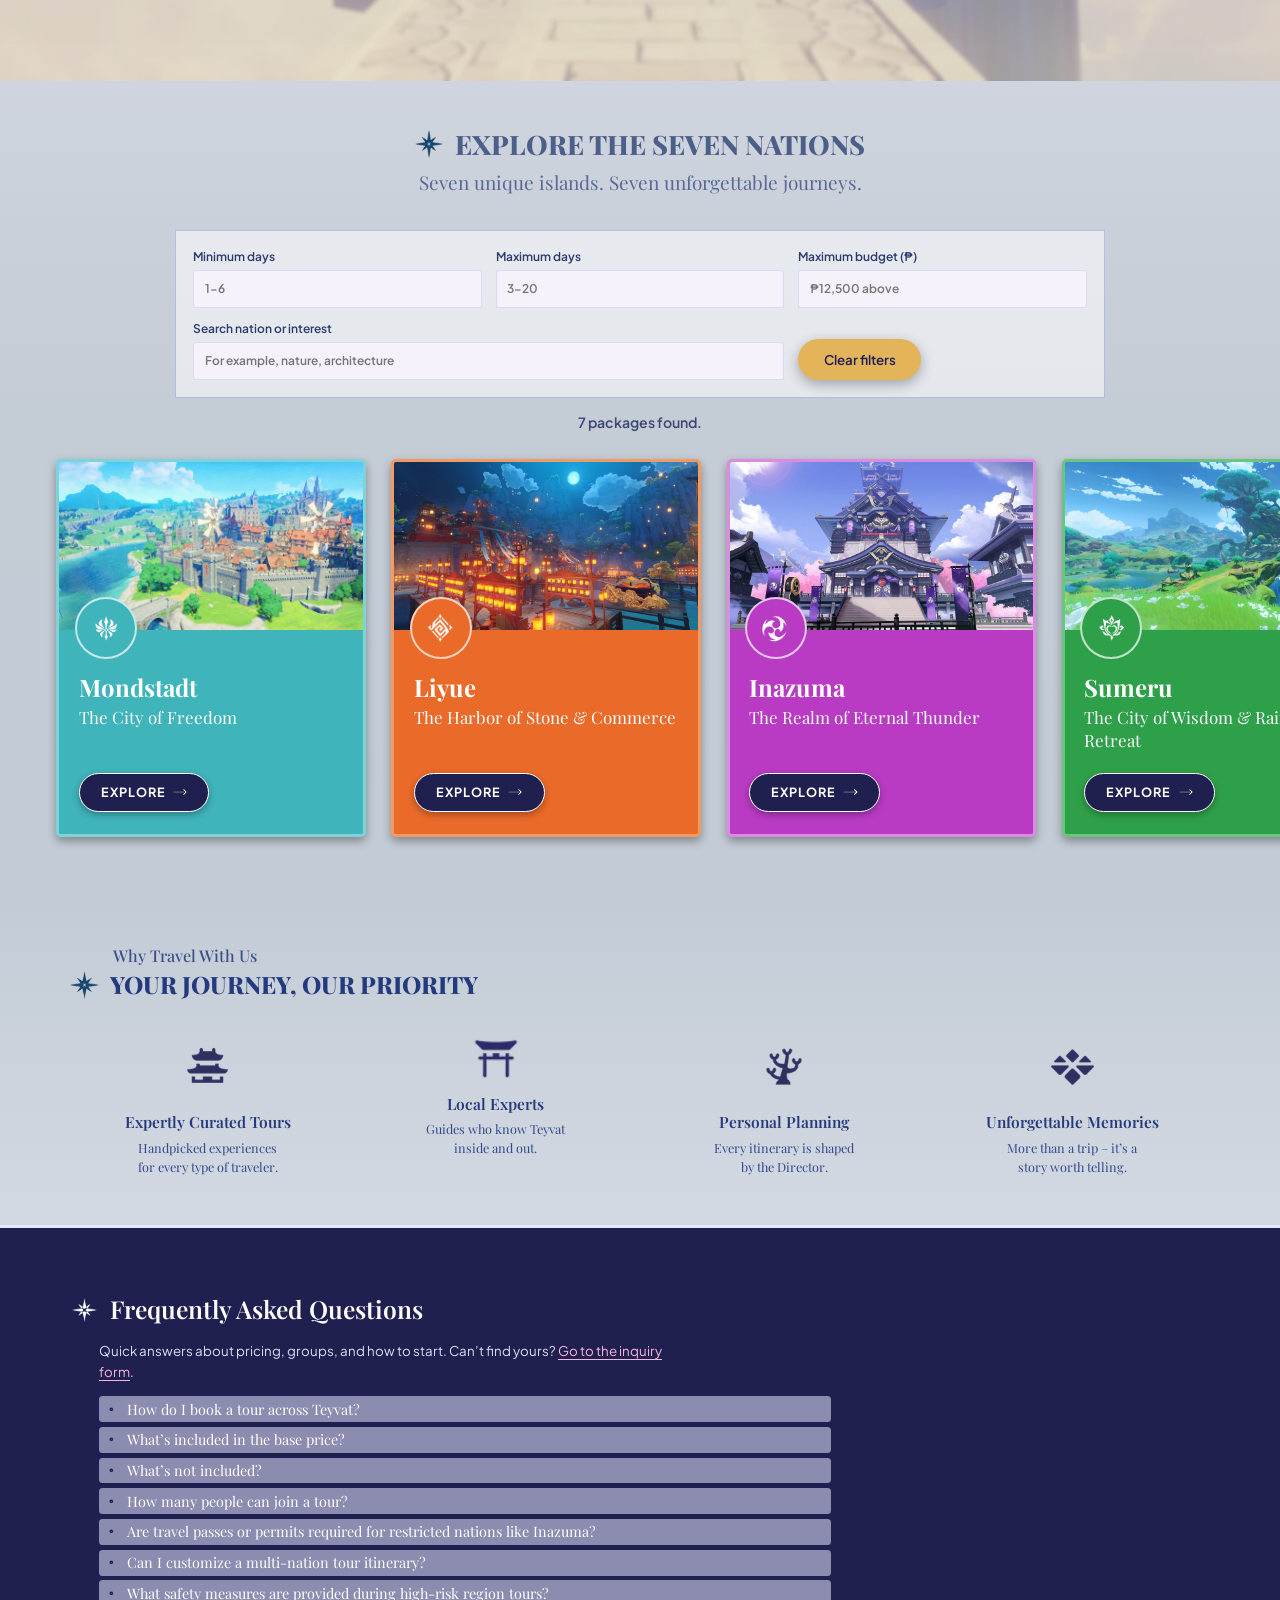
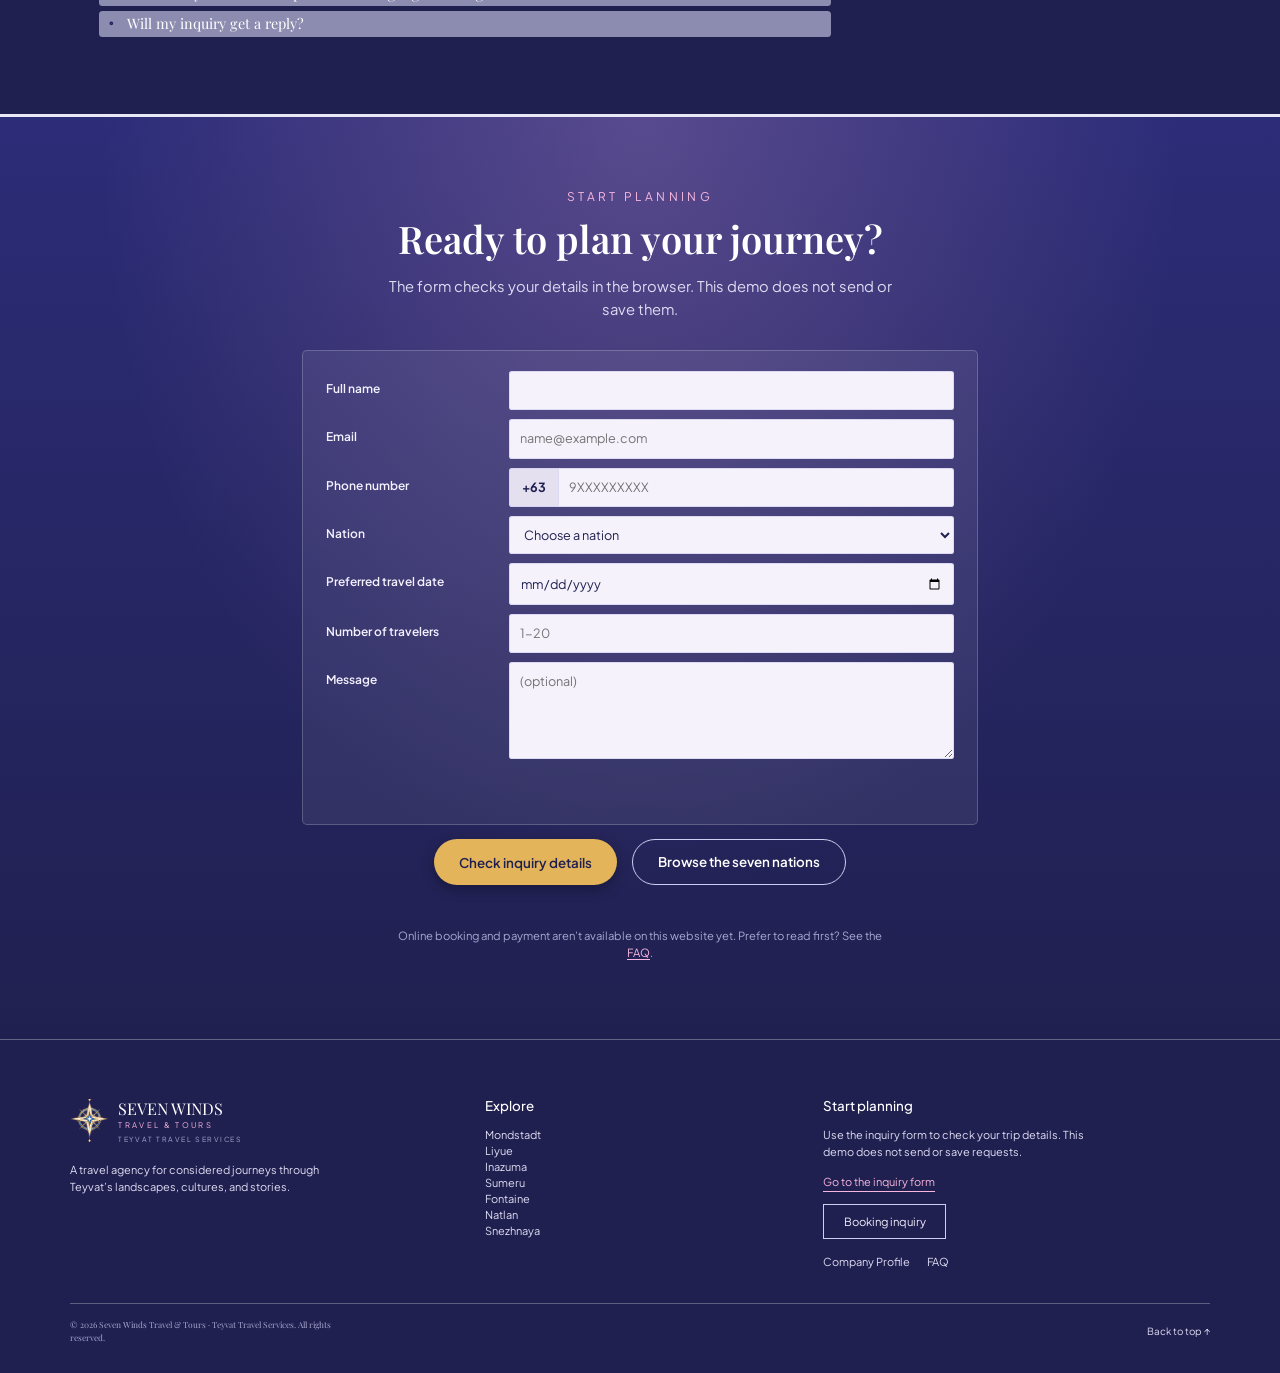
==== commit 9fbea630: "Improved inquiry forms and tour filtering:  - Fixed email validation and Philippine phone inputs.  -" ====
--- a/index.html
+++ b/index.html
@@ -111,14 +111,13 @@
     <h2 class="star-title"><img src="assets/icons/star-blue.png" alt="">Explore the Seven Nations</h2>
     <p class="sub">Seven unique islands. Seven unforgettable journeys.</p>
     <form class="package-filters" id="package-filters" aria-label="Filter tour packages">
-      <label>Minimum days<input id="filter-min-days" type="number" min="1" max="20" placeholder="Any"></label>
-      <label>Maximum days<input id="filter-max-days" type="number" min="1" max="20" placeholder="Any"></label>
-      <label>Minimum price (₱)<input id="filter-min-price" type="number" min="0" step="500" placeholder="Any"></label>
-      <label>Maximum price (₱)<input id="filter-max-price" type="number" min="0" step="500" placeholder="Any"></label>
-      <label class="filter-search">Search nation or tour focus<input id="filter-keyword" type="search" placeholder="For example, culture"></label>
-      <button class="btn-gold" id="reset-filters" type="button">Reset filters</button>
+      <label>Minimum days<input id="filter-min-days" type="text" inputmode="numeric" pattern="[0-9]*" placeholder="1-6" aria-describedby="filter-min-days-error"><span class="filter-error" id="filter-min-days-error" hidden></span></label>
+      <label>Maximum days<input id="filter-max-days" type="text" inputmode="numeric" pattern="[0-9]*" placeholder="3-20" aria-describedby="filter-max-days-error"><span class="filter-error" id="filter-max-days-error" hidden></span></label>
+      <label>Maximum budget (₱)<input id="filter-max-price" type="text" inputmode="numeric" pattern="[0-9]*" placeholder="₱12,500 above" aria-describedby="filter-max-price-error"><span class="filter-error" id="filter-max-price-error" hidden></span></label>
+      <label class="filter-search">Search nation or interest<input id="filter-keyword" type="search" placeholder="For example, nature, architecture"></label>
+      <button class="btn-gold" id="reset-filters" type="button">Clear filters</button>
     </form>
-    <p id="no-matching-packages" class="filter-empty" role="status" hidden>No matching packages.</p>
+    <p id="package-filter-status" class="filter-empty" role="status" aria-live="polite">Showing all 7 tour packages.</p>
     <div class="nation-grid">
       <a class="nation mondstadt" data-nation="Mondstadt" href="nations/mondstadt.html">
         <img class="photo" src="assets/img/nations/mondstadt-hero.jpg" alt="">
@@ -149,6 +148,7 @@
         <div class="label"><img class="crest" src="assets/icons/snezhnaya.png" alt=""><h3>Snezhnaya</h3><p>The Eternal White Tundra</p><span class="go">Explore <img src="assets/icons/arrow-right.png" alt=""></span></div>
       </a>
     </div>
+    <p id="package-filter-empty" class="filter-no-results" hidden aria-hidden="true">No tours match your current filters. Try changing or clearing it.</p>
   </section>
 
   <!-- Why travel -->
@@ -168,44 +168,28 @@
   <!-- FAQ -->
   <section class="faq profile-faq zone z-faq" id="faq">
     <h2 class="star-title"><img src="assets/icons/star-white.png" alt="">Frequently Asked Questions</h2>
-    <p class="faq-intro">Quick answers about pricing, groups, and how to start. Can’t find yours? <a href="mailto:hello@sevenwindstravel.example?subject=Question%20%E2%80%94%20Seven%20Winds%20Travel%20%26%20Tours">Email the Director</a>.</p>
+    <p class="faq-intro">Quick answers about pricing, groups, and how to start. Can’t find yours? <a href="#contact">Go to the inquiry form</a>.</p>
     <ul class="faq-list">
-      <li><details><summary>How do I book a tour across Teyvat?</summary><p>For a real reply, email the Director with your preferred nation, travel dates, and number of travelers. The form on this page is a static demonstration: it validates details in your browser but does not send or save them. Online booking and payment are unavailable on this website yet.</p></details></li>
+      <li><details><summary>How do I book a tour across Teyvat?</summary><p>This website is a demo. The forms check your details in the browser, but do not send or save them. Online booking and payment are not available.</p></details></li>
       <li><details><summary>What’s included in the base price?</summary><p>The “from” price on each nation page is per person and covers the core package: accommodation for the nights listed, guided visits to the three featured stops, local transfers between them, and itinerary planning by the Director.</p></details></li>
       <li><details><summary>What’s not included?</summary><p>Not included in the base price:</p><ul><li>Travel to your starting point</li><li>Meals and personal expenses not listed in the itinerary</li><li>Optional add-ons and upgrades</li><li>Pass or permit fees, where required</li></ul></details></li>
-      <li><details><summary>How many people can join a tour?</summary><p>Prices are quoted per person. Solo travelers, couples, families, and small groups are all welcome. For larger groups, include your party size in your inquiry and the Director will confirm availability and any group arrangements.</p></details></li>
-      <li><details><summary>Are travel passes or permits required for restricted nations like Inazuma?</summary><p>Some regions require passes. When you inquire, we’ll let you know what your route needs so you can prepare in time.</p></details></li>
-      <li><details><summary>Can I customize a multi-nation tour itinerary?</summary><p>Yes. Combine any of the seven nations and we’ll plan the connecting travel between them. Combined trips are quoted on request, since price and length vary by combination.</p></details></li>
-      <li><details><summary>What safety measures are provided during high-risk region tours?</summary><p>High-risk routes are planned with local partner guides and weather monitoring. Before you travel, you’ll receive clear guidance on conditions, what to bring, and what to wear.</p></details></li>
-      <li><details><summary>How soon will I get a reply?</summary><p>The Director answers every inquiry personally, so reply times can vary during busy travel seasons. Including your dates and party size in your first message helps us respond faster.</p></details></li>
+      <li><details><summary>How many people can join a tour?</summary><p>Prices are shown per person. The demo form accepts groups of 1 to 20 travelers, but it does not send a request or confirm availability.</p></details></li>
+      <li><details><summary>Are travel passes or permits required for restricted nations like Inazuma?</summary><p>This demo does not check real travel requirements. Check the latest official guidance before planning a real trip.</p></details></li>
+      <li><details><summary>Can I customize a multi-nation tour itinerary?</summary><p>The demo shows one nation per package. It does not create custom itineraries or calculate combined trip prices.</p></details></li>
+      <li><details><summary>What safety measures are provided during high-risk region tours?</summary><p>This demo does not arrange tours, guides, or safety support.</p></details></li>
+      <li><details><summary>Will my inquiry get a reply?</summary><p>No. The demo form does not send or save your details, so nobody receives the inquiry.</p></details></li>
     </ul>
   </section>
 
 <section class="cta-band z-contact" id="contact">
     <p class="cta-kicker">Start planning</p>
     <h2>Ready to plan your journey?</h2>
-    <p class="cta-lead">Enter your nation, travel date, and traveler count below. This static demo validates the details in your browser; it does not send or save them.</p>
-    <form class="inquiry-form" id="contact-inquiry" data-inquiry-form novalidate>
-      <div class="inquiry-grid">
-        <label for="contact-name">Full name</label><div class="inquiry-field"><input id="contact-name" name="full_name" type="text" minlength="2" maxlength="80" autocomplete="name" required aria-describedby="contact-name-error"><span class="field-error" id="contact-name-error" hidden></span></div>
-        <label for="contact-email">Email</label><div class="inquiry-field"><input id="contact-email" name="email" type="email" maxlength="254" autocomplete="email" required aria-describedby="contact-email-error"><span class="field-error" id="contact-email-error" hidden></span></div>
-        <label for="contact-phone">Phone number</label><div class="inquiry-field"><input id="contact-phone" name="phone" type="tel" maxlength="30" autocomplete="tel" required aria-describedby="contact-phone-error"><span class="field-error" id="contact-phone-error" hidden></span></div>
-        <label for="contact-nation">Nation</label><div class="inquiry-field"><select id="contact-nation" name="nation" required aria-describedby="contact-nation-error"><option value="">Choose a nation</option><option value="Mondstadt">Mondstadt</option><option value="Liyue">Liyue</option><option value="Inazuma">Inazuma</option><option value="Sumeru">Sumeru</option><option value="Fontaine">Fontaine</option><option value="Natlan">Natlan</option><option value="Snezhnaya">Snezhnaya</option></select><span class="field-error" id="contact-nation-error" hidden></span></div>
-        <label for="contact-date">Preferred travel date</label><div class="inquiry-field"><input id="contact-date" name="travel_date" type="date" required aria-describedby="contact-date-error"><span class="field-error" id="contact-date-error" hidden></span></div>
-        <label for="contact-travelers">Number of travelers</label><div class="inquiry-field"><input id="contact-travelers" name="num_travelers" type="number" min="1" max="20" step="1" value="1" required aria-describedby="contact-travelers-error"><span class="field-error" id="contact-travelers-error" hidden></span></div>
-        <label for="contact-message">Message</label><div class="inquiry-field"><textarea id="contact-message" name="message" minlength="10" maxlength="1000" rows="4" required aria-describedby="contact-message-error"></textarea><span class="field-error" id="contact-message-error" hidden></span></div>
-      </div>
-      <p class="form-success" data-form-success role="status" aria-live="polite"></p>
-    </form>
+    <p class="cta-lead">The form checks your details in the browser. This demo does not send or save them.</p>
+    <div class="inquiry-form-mount" data-inquiry-form-mount data-form-id="contact-inquiry" data-form-type="contact" data-default-nation=""></div><noscript><p class="form-note">Turn on JavaScript to use this demo form.</p></noscript>
     <div class="cta-actions">
-      <button class="btn-gold" type="submit" form="contact-inquiry">Validate inquiry</button>
+      <button class="btn-gold" type="button" data-submit-form="contact-inquiry">Check inquiry details</button>
       <a class="btn-ghost" href="#nations">Browse the seven nations</a>
     </div>
-    <ol class="cta-steps">
-      <li><b>Enter your inquiry details</b>Nation, dates, and party size are all we need to begin.</li>
-      <li><b>Plan your route by email</b>Email the Director directly for a real itinerary.</li>
-      <li><b>Confirm directly with the Director</b>This website does not reserve or confirm tours.</li>
-    </ol>
     <p class="cta-note">Online booking and payment aren’t available on this website yet. Prefer to read first? See the <a href="#faq">FAQ</a>.</p>
   </section>
 
@@ -220,8 +204,8 @@
     <div><h4>Explore</h4><ul><li><a href="nations/mondstadt.html">Mondstadt</a></li><li><a href="nations/liyue.html">Liyue</a></li><li><a href="nations/inazuma.html">Inazuma</a></li><li><a href="nations/sumeru.html">Sumeru</a></li><li><a href="nations/fontaine.html">Fontaine</a></li><li><a href="nations/natlan.html">Natlan</a></li><li><a href="nations/snezhnaya.html">Snezhnaya</a></li></ul></div>
     <div>
       <h4>Start planning</h4>
-      <p>Tell us your dates and party setup. We’ll take care of the route.</p>
-      <a class="foot-mail" href="mailto:ivan@sevenwindstravel.local">ivan@sevenwindstravel.local</a><br>
+      <p>Use the inquiry form to check your trip details. This demo does not send or save requests.</p>
+      <a class="foot-mail" href="#contact">Go to the inquiry form</a><br>
       <a class="btn-outline" href="#contact">Booking inquiry</a>
       <div class="foot-links"><a href="#about">Company Profile</a><a href="#faq">FAQ</a></div>
     </div>
--- a/css/styles.css
+++ b/css/styles.css
@@ -1,7 +1,7 @@
-/* Seven Winds Travel & Tours — shared base. Designed at 1440px; 1rem = 16px at that width and scales with the viewport. */
+/* Seven Winds Travel & Tours — shared base. Root text size stays between 14px and 18px. */
 :root{--nav-h:3.8rem;--navy:#202050;--ink:#2d3a66;--pink:#f7b6dd;--gold:#e4b45a}
 *{box-sizing:border-box;margin:0;padding:0}
-html{font-size:min(calc(100vw / 90),calc(100vh / 56));scroll-behavior:smooth;scroll-padding-top:4rem}
+html{font-size:clamp(14px,1.1vw,18px);scroll-behavior:smooth;scroll-padding-top:4rem}
 body{font-family:'Playfair Display',Georgia,serif;color:#fff;background:var(--navy);line-height:1.5;-webkit-font-smoothing:antialiased}
 img{display:block;max-width:100%}
 a{color:inherit;text-decoration:none}
@@ -58,3 +58,7 @@
   .foot-grid{grid-template-columns:1fr}
   .site-footer{padding:2.5rem 1.5rem 1.5rem}
 }
+
+@media (prefers-reduced-motion: reduce){
+  *,*::before,*::after{animation:none!important;scroll-behavior:auto!important;transition:none!important}
+}
--- a/css/home.css
+++ b/css/home.css
@@ -57,8 +57,10 @@
 .nations{padding:3rem 0 3.5rem;background:linear-gradient(#cfd4de,#c4ccd6 40%,#c3ccd6);color:#4e5f86}
 .nations .star-title{justify-content:center;font-size:1.9rem;text-transform:uppercase;color:#4c5f88}
 .nations .sub{text-align:center;margin:.3rem 0 2.4rem;font-size:1.35rem;color:#586a94}
-.nation-grid{display:flex;gap:1.8rem;padding:.8rem 4rem 1rem;overflow-x:auto;scroll-snap-type:x mandatory;scroll-padding:0 4rem;scrollbar-width:none}
-.nation-grid::-webkit-scrollbar{display:none}
+.nation-grid{display:flex;gap:1.8rem;padding:.8rem 4rem 1rem;overflow-x:auto;scroll-snap-type:x mandatory;scroll-padding:0 4rem;scrollbar-width:thin;scrollbar-color:#4c5f88 rgba(32,32,80,.14)}
+.nation-grid::-webkit-scrollbar{height:.75rem}
+.nation-grid::-webkit-scrollbar-track{border-radius:1rem;background:rgba(32,32,80,.14)}
+.nation-grid::-webkit-scrollbar-thumb{border:2px solid rgba(32,32,80,.14);border-radius:1rem;background:#4c5f88}
 .nation{flex:0 0 22rem;scroll-snap-align:start;position:relative;display:flex;flex-direction:column;border:.25rem solid var(--edge);border-radius:.35rem;overflow:hidden;background:var(--c);box-shadow:0 .3rem .7rem rgba(0,0,0,.35),inset 0 0 0 1px rgba(255,255,255,.4);transition:transform .2s}
 .nation:hover{transform:translateY(-.25rem)}
 .nation .photo{width:100%;height:12rem;object-fit:cover}
--- a/css/extras.css
+++ b/css/extras.css
@@ -31,10 +31,6 @@
 .btn-gold:hover{filter:brightness(1.08);transform:translateY(-.1rem)}
 .btn-ghost{border:1px solid #cfcdf0;color:#fff}
 .btn-ghost:hover{background:rgba(255,255,255,.12)}
-.cta-steps{list-style:none;display:grid;grid-template-columns:repeat(3,1fr);gap:1.4rem;max-width:56rem;margin:0 auto 2rem;text-align:left;counter-reset:step}
-.cta-steps li{counter-increment:step;position:relative;padding:1.2rem 1.3rem 1.3rem 4rem;background:rgba(255,255,255,.07);border:1px solid rgba(255,255,255,.2);border-radius:.4rem;font-size:.9rem;line-height:1.5;color:#dedcf3}
-.cta-steps li::before{content:counter(step);position:absolute;left:1.1rem;top:1.1rem;width:2.1rem;height:2.1rem;border-radius:50%;display:grid;place-items:center;background:var(--gold);color:var(--navy);font-weight:700}
-.cta-steps b{display:block;color:#fff;font-size:1rem;margin-bottom:.15rem}
 .cta-note{font-size:.8rem;color:#a9a7cf;max-width:36rem;margin:0 auto}
 .cta-note a{color:var(--pink);border-bottom:1px solid currentColor}
 
@@ -120,7 +116,6 @@
   .nav{width:100%;justify-content:space-between;gap:.3rem;font-size:.74rem}
   .nav .has-menu{padding:.9rem 0;margin:-.9rem 0}
   .cta-band{padding:3.2rem 1.4rem 3.5rem}.cta-band h2{font-size:1.8rem}
-  .cta-steps{grid-template-columns:1fr}
   .st-info{padding:3rem 1.4rem}.st-info h2{font-size:1.9rem}
   .st-tips{grid-template-columns:1fr 1fr;gap:.8rem}.st-incl{grid-template-columns:1fr}
   .st-more{grid-template-columns:1fr;padding:1.4rem}.st-more .next{text-align:left;align-items:flex-start}
@@ -148,24 +143,34 @@
 
 /* ---------- inquiry forms, package filters, and booking estimate ---------- */
 .package-filters{display:grid;grid-template-columns:repeat(3,minmax(0,1fr));gap:.8rem 1rem;max-width:66rem;margin:0 auto 1rem;padding:1.2rem;background:rgba(255,255,255,.55);border:1px solid rgba(74,111,192,.35);color:#2a3b70;text-align:left;font-family:'Plus Jakarta Sans',sans-serif}
-.package-filters label{display:grid;gap:.3rem;font-size:.78rem;font-weight:600}
+.package-filters label{display:grid;gap:.3rem;font-size:.85rem;font-weight:600}
 .package-filters input,.inquiry-form input,.inquiry-form select,.inquiry-form textarea{width:100%;min-width:0;padding:.65rem .75rem;border:1px solid rgba(207,205,240,.65);border-radius:.2rem;background:#f5f2fb;color:#202050;font:inherit}
 .package-filters input{font-size:.85rem}
 .package-filters .filter-search{grid-column:span 2}
 .package-filters button{align-self:end;justify-self:start;border:0;cursor:pointer;font-family:'Plus Jakarta Sans',sans-serif}
 .nation[hidden]{display:none}
 .filter-empty{margin:.8rem auto 1rem;color:#3b4773;font-family:'Plus Jakarta Sans',sans-serif;font-weight:600;text-align:center}
+.filter-no-results{max-width:66rem;margin:1rem auto 1.5rem;padding:1.2rem 1.5rem;border:1px solid rgba(74,111,192,.35);border-radius:.35rem;background:rgba(255,255,255,.6);color:#2a3b70;font-family:'Plus Jakarta Sans',sans-serif;font-weight:600;line-height:1.5;text-align:center}
+.filter-no-results[hidden]{display:none}
 .inquiry-form{max-width:48rem;margin:0 auto 2rem;padding:1.4rem 1.6rem;background:rgba(255,255,255,.07);border:1px solid rgba(255,255,255,.2);border-radius:.35rem;color:#f4f1ff;text-align:left;font-family:'Plus Jakarta Sans',sans-serif}
 .cta-band .inquiry-form{margin-bottom:1rem}
 .cta-band .inquiry-form+.cta-actions{margin-top:0;margin-bottom:2rem}
 .inquiry-grid{display:grid;grid-template-columns:12rem minmax(0,1fr);align-items:start;gap:.65rem 1rem}
 .inquiry-grid>label{padding-top:.65rem;font-size:.85rem;font-weight:600;color:#f4f1ff}
 .inquiry-field{min-width:0}
+.phone-input-group{display:flex;min-width:0}
+.phone-prefix{display:flex;align-items:center;padding:0 .85rem;border:1px solid rgba(207,205,240,.65);border-right:0;border-radius:.2rem 0 0 .2rem;background:#e5e0f0;color:#202050;font-size:.9rem;font-weight:700}
+.phone-input-group input{flex:1;width:auto;border-radius:0 .2rem .2rem 0}
 .inquiry-form input,.inquiry-form select,.inquiry-form textarea{font-size:.9rem}
 .inquiry-form textarea{resize:vertical;min-height:6rem}
-.field-error{display:block;margin-top:.25rem;color:#ffc4ce;font-size:.78rem;line-height:1.4}
+.filter-error{display:block;color:#8f1c30;font-size:.82rem;font-weight:600;line-height:1.35}
+.filter-error[hidden]{display:none}
+.field-error{display:block;margin-top:.25rem;color:#ffc4ce;font-size:.85rem;line-height:1.4}
 .field-error[hidden]{display:none}
 .form-success{min-height:1.4em;margin:.85rem 0;color:#f7d98c;font-size:.85rem;line-height:1.45}
+.form-success[data-status-kind="error"]{color:#ffc4ce}
+.form-note{margin:.8rem 0;color:#dedcf3;font-family:'Plus Jakarta Sans',sans-serif;font-size:.9rem}
+.inquiry-form [aria-invalid="true"],.package-filters [aria-invalid="true"]{border-color:#b42318;box-shadow:0 0 0 2px rgba(180,35,24,.22)}
 .inquiry-submit,.cta-actions .btn-gold{border:0;cursor:pointer;font-family:'Plus Jakarta Sans',sans-serif}
 .inquiry-form button:disabled{cursor:default;opacity:.65;transform:none}
 .estimate-line{margin:.6rem 0 1rem;padding:.75rem 1rem;border-left:3px solid var(--gold);background:rgba(255,255,255,.08);color:#f4f1ff;font-size:.9rem}
